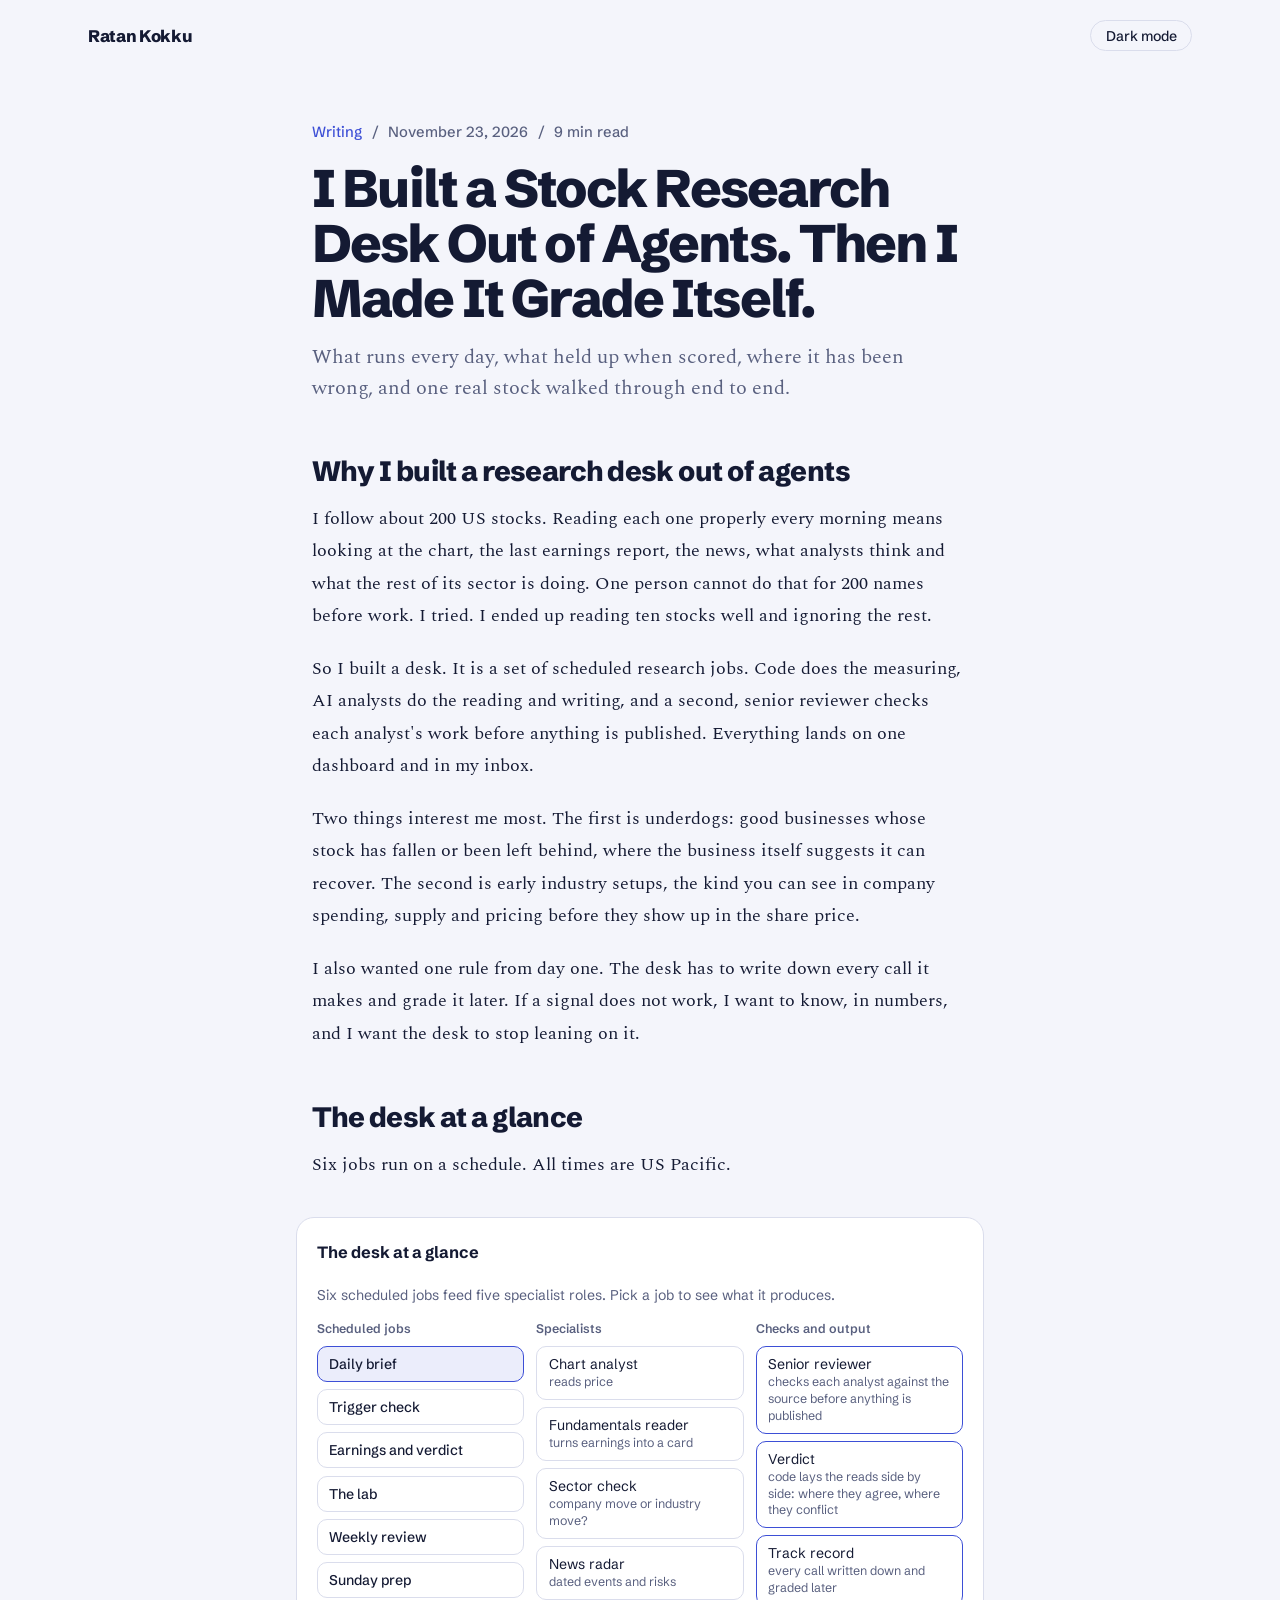
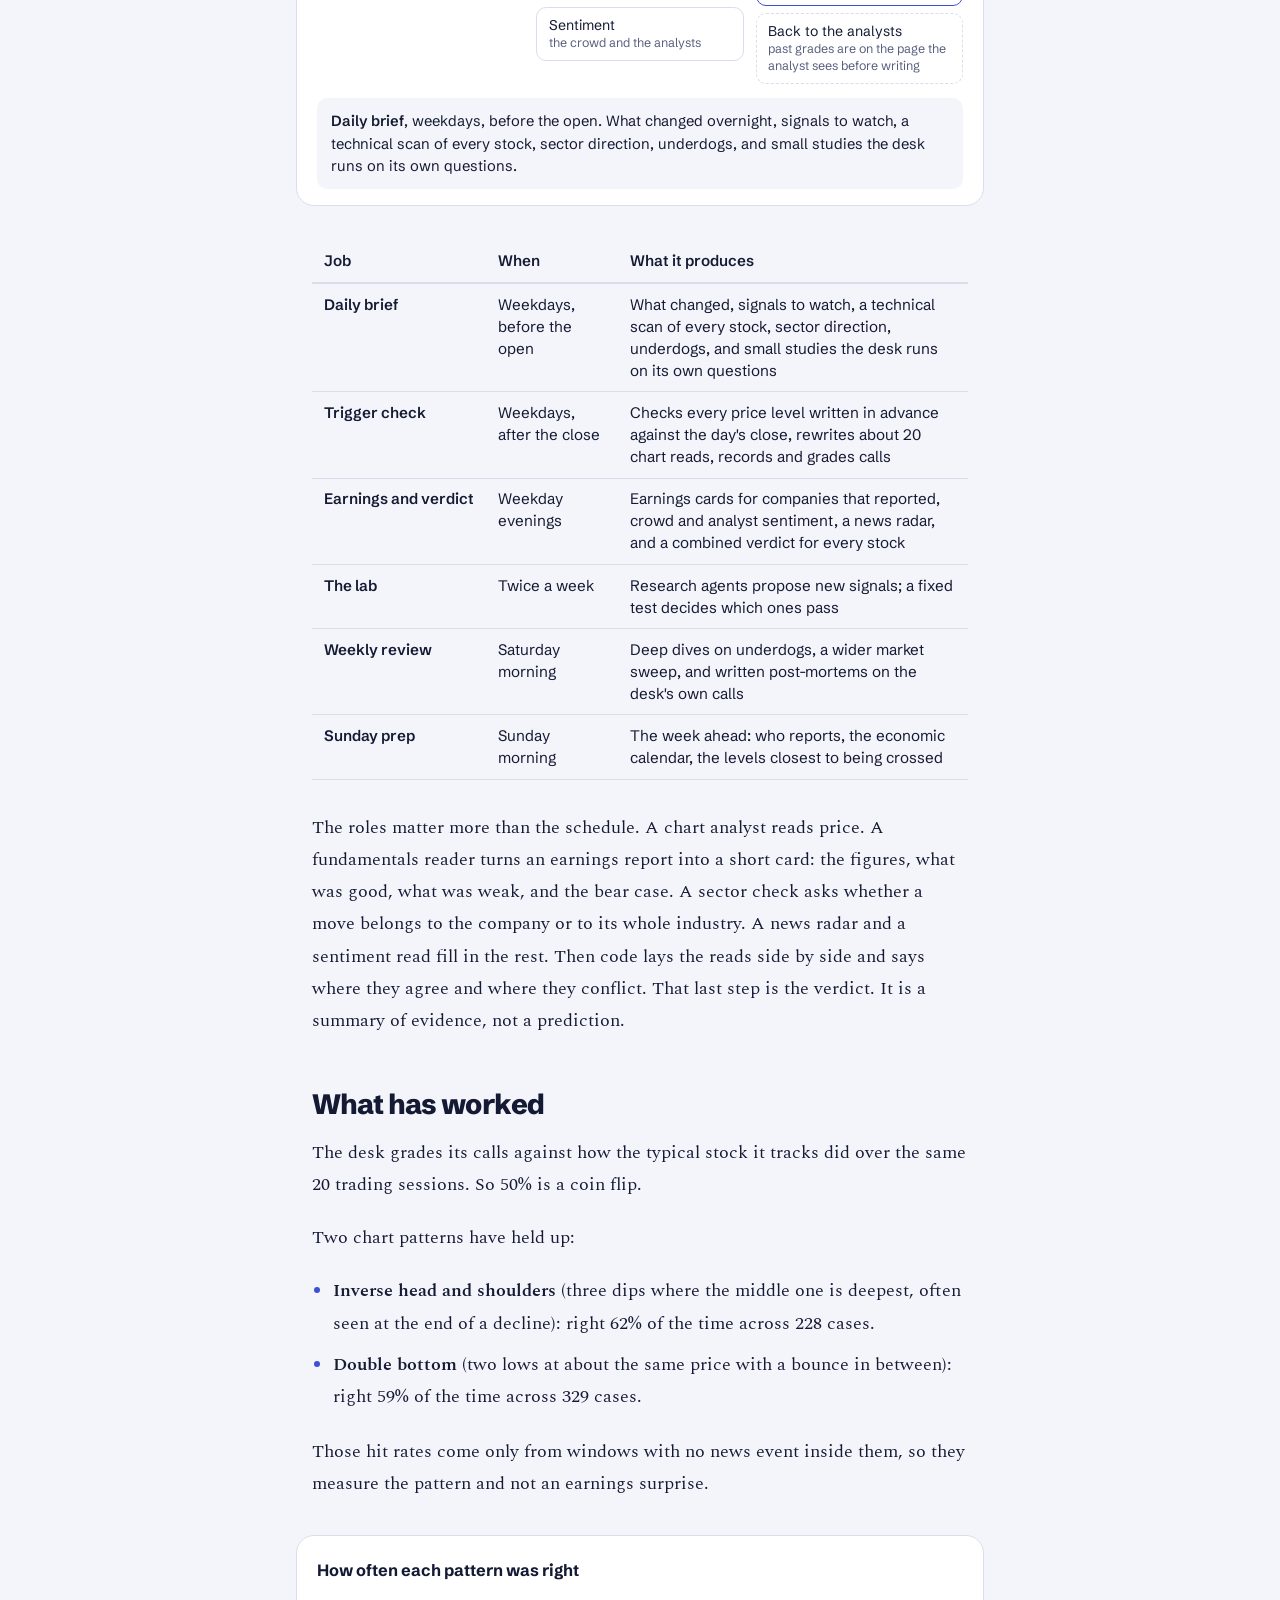
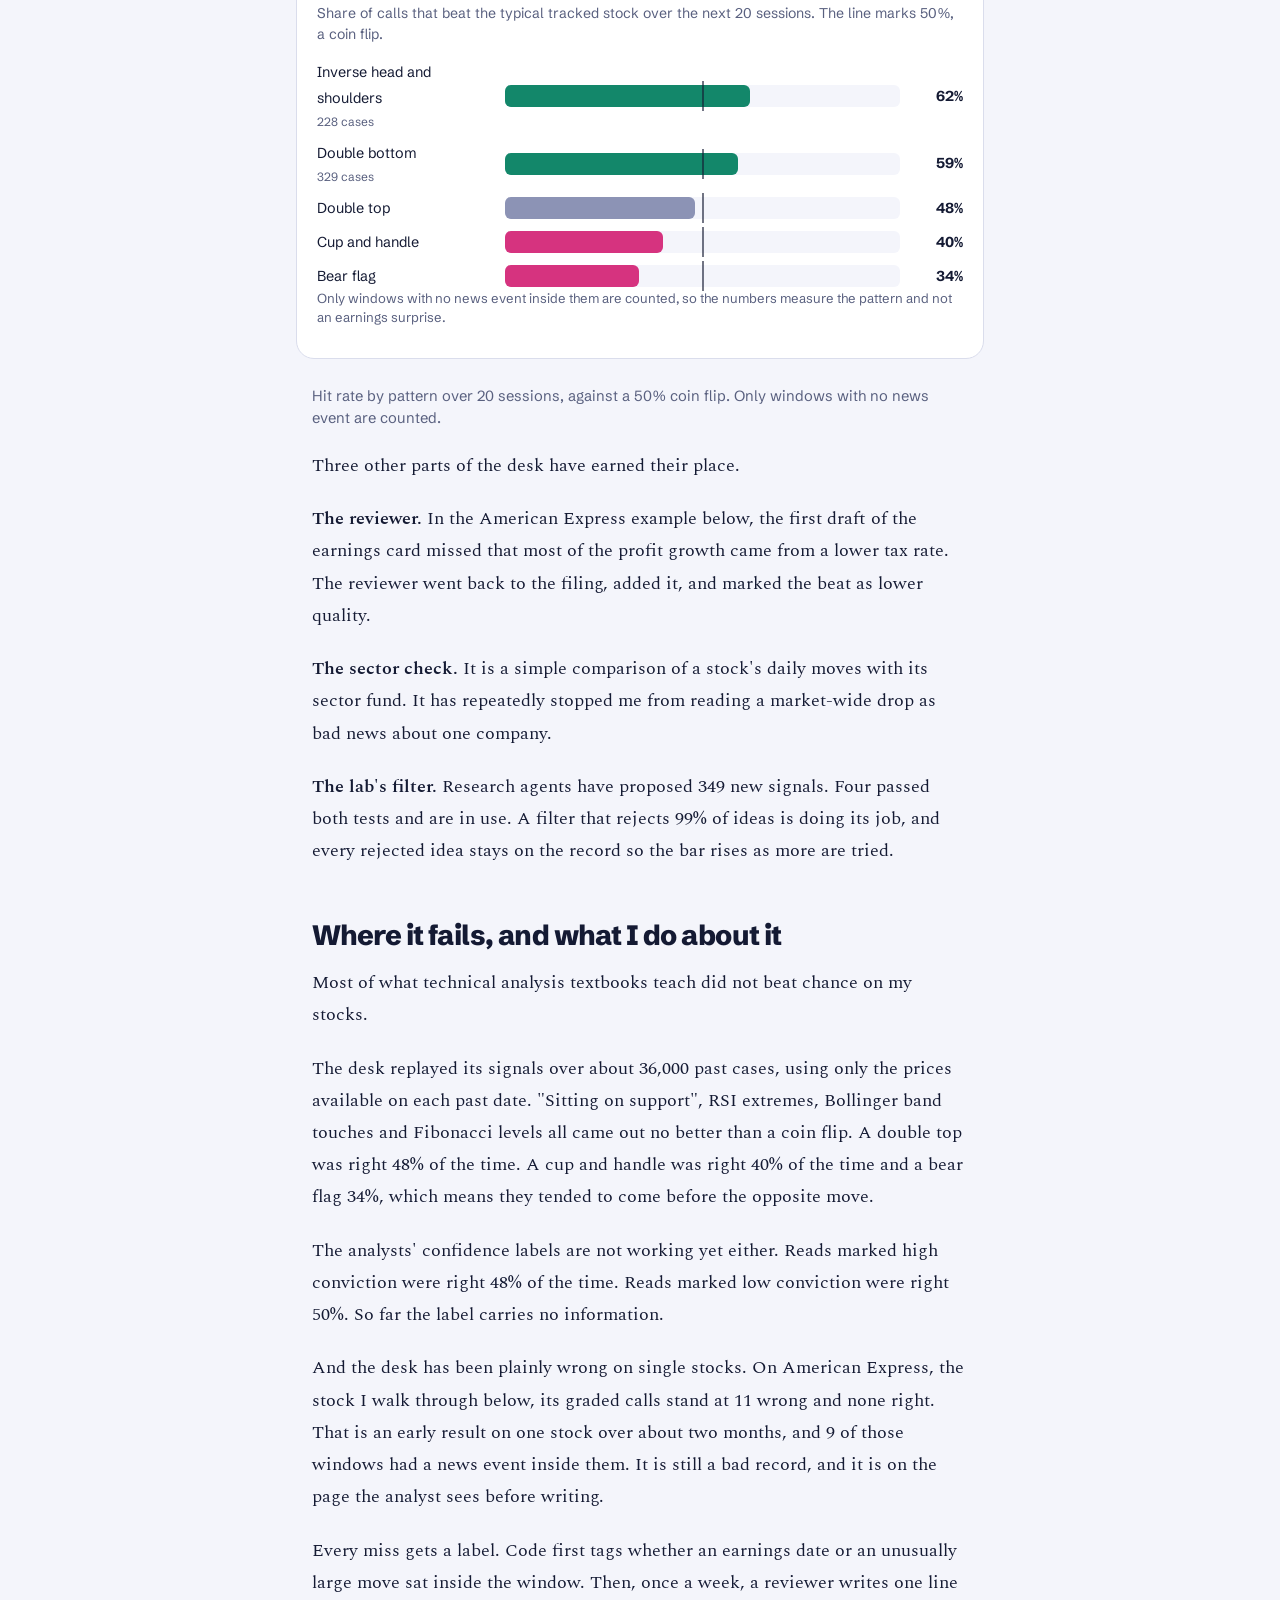
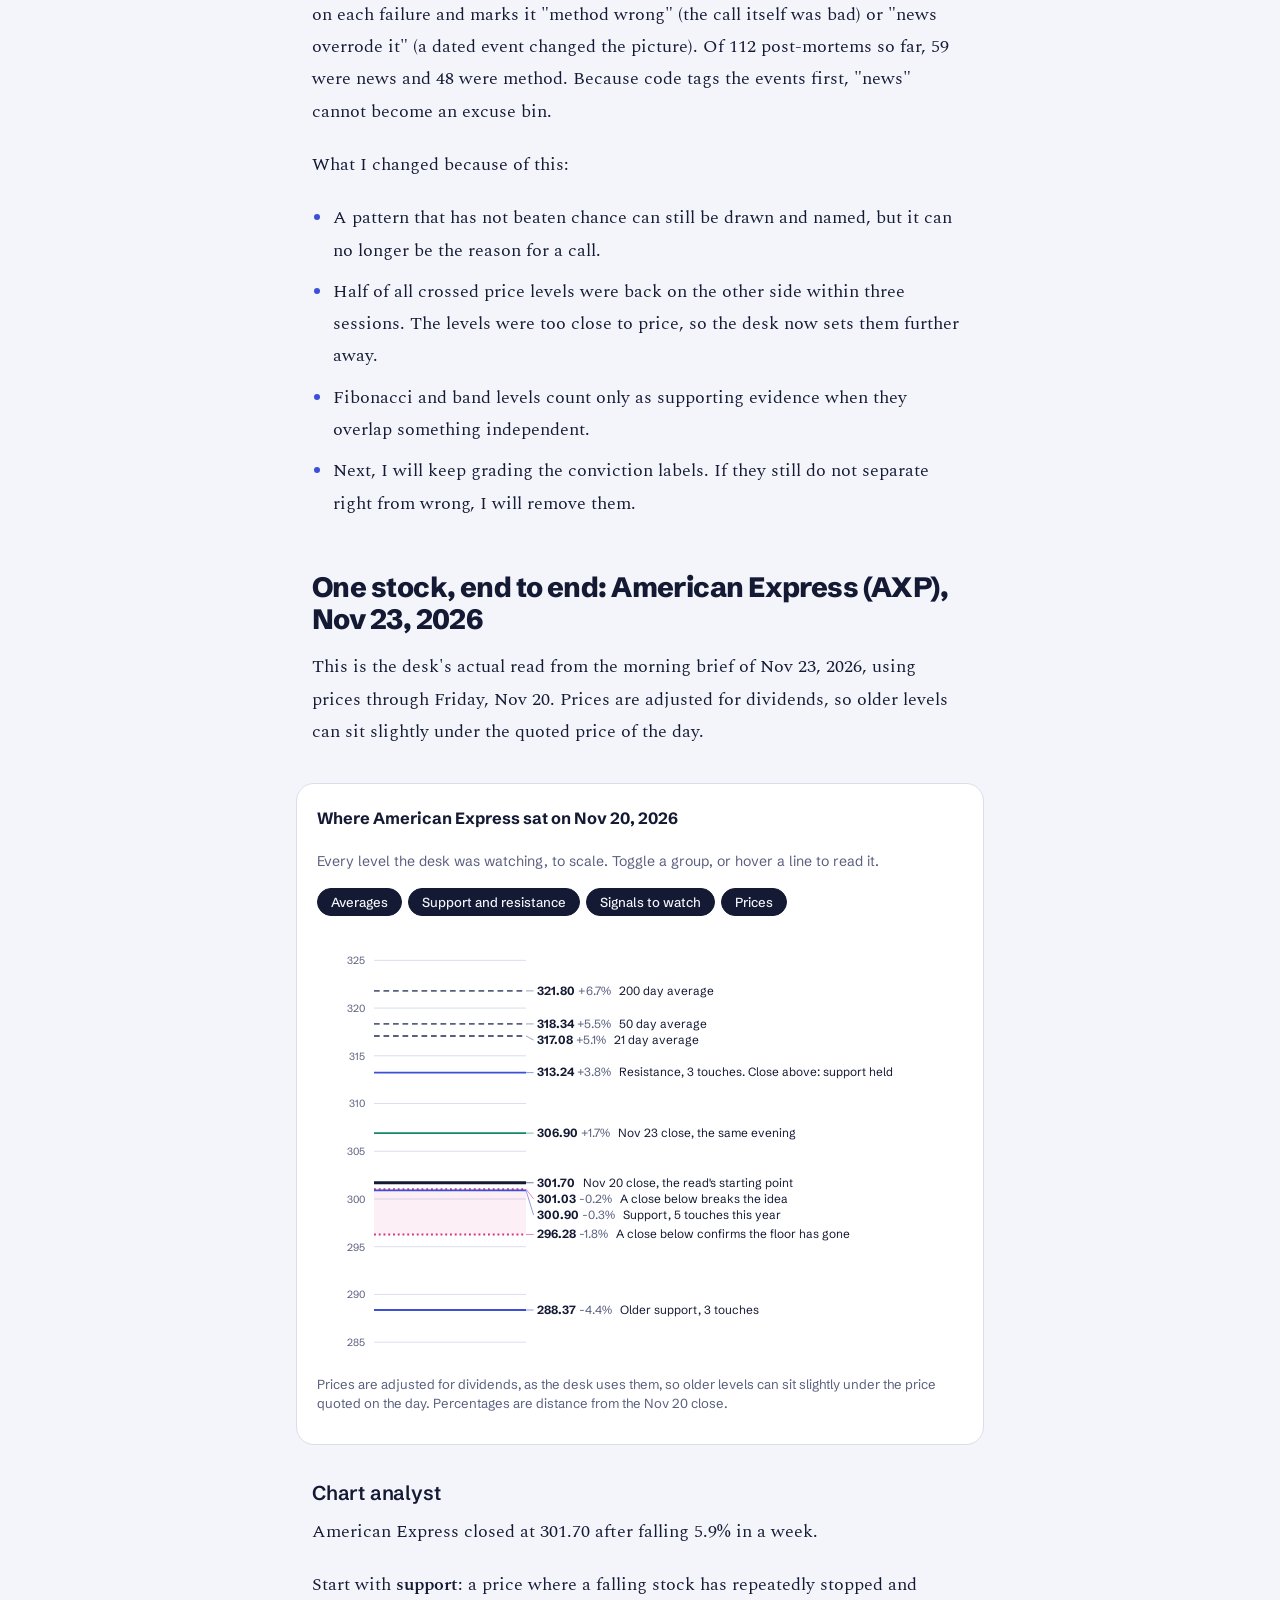
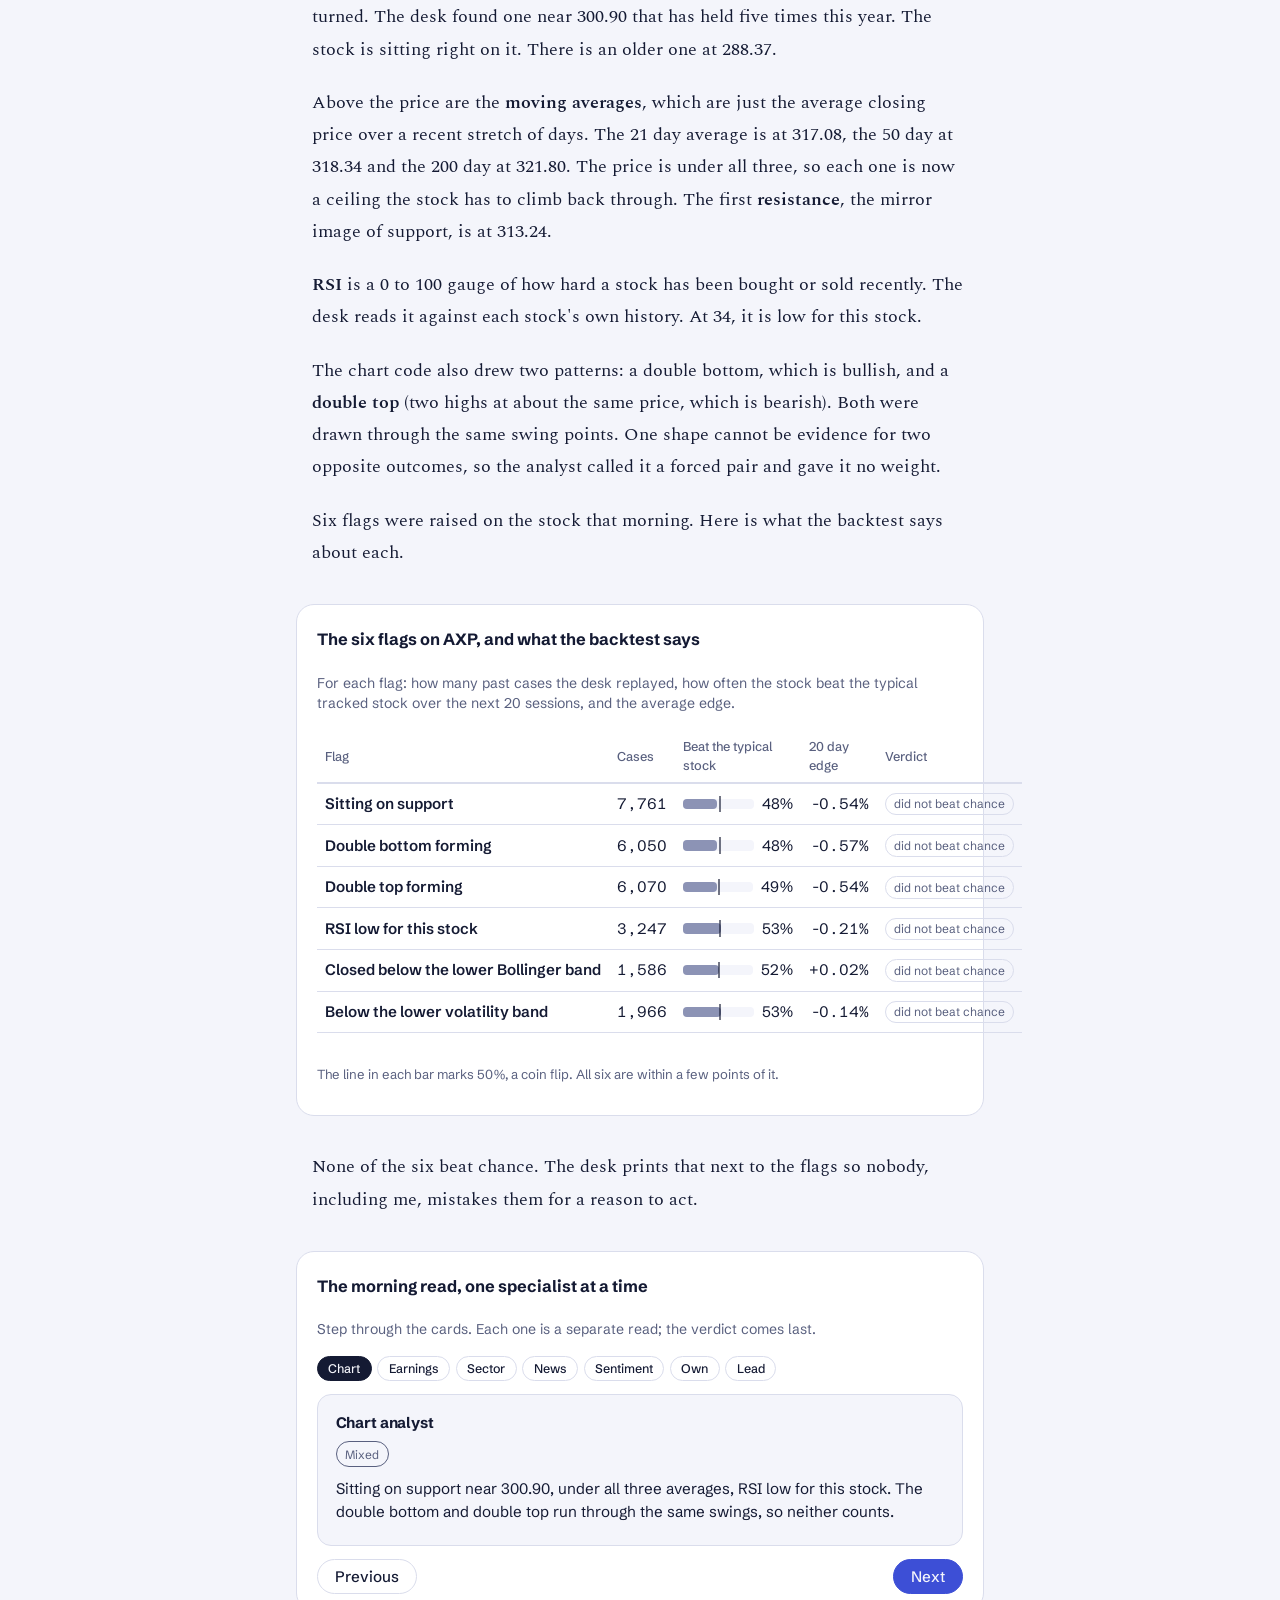
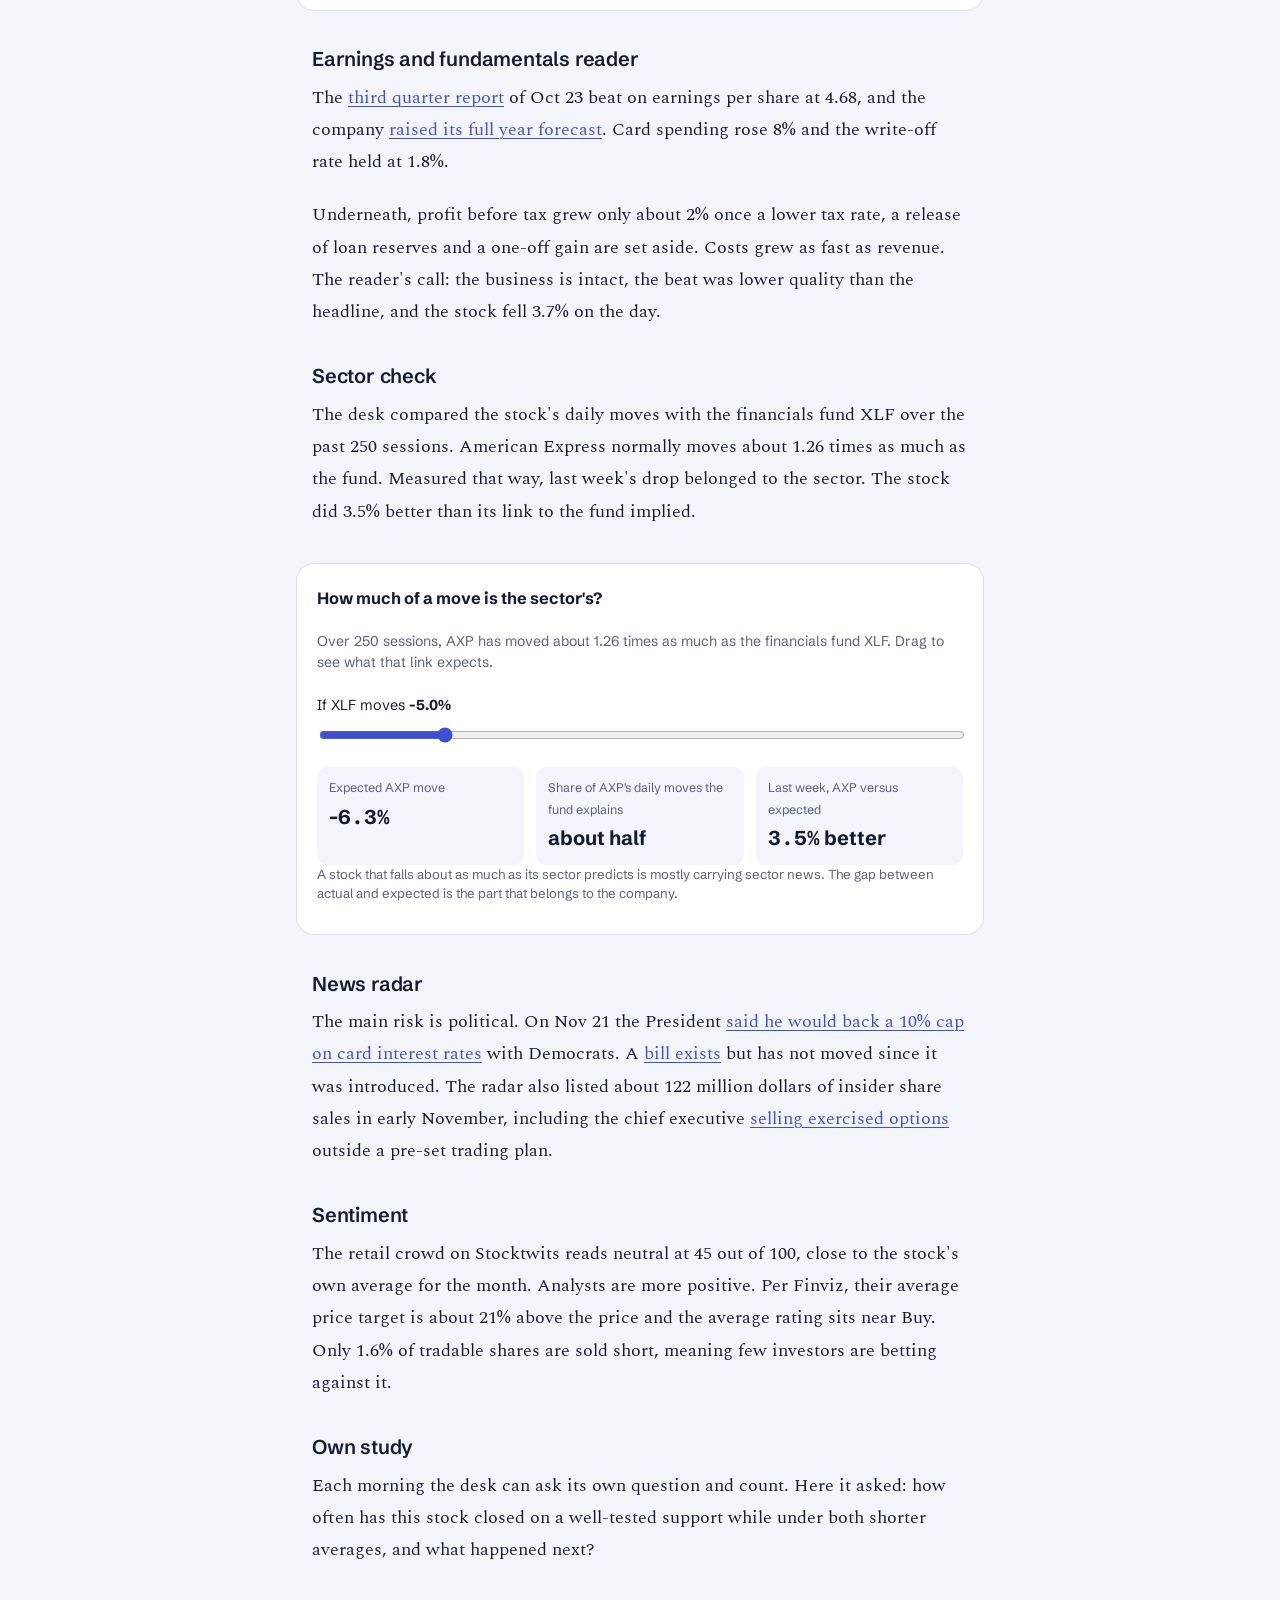
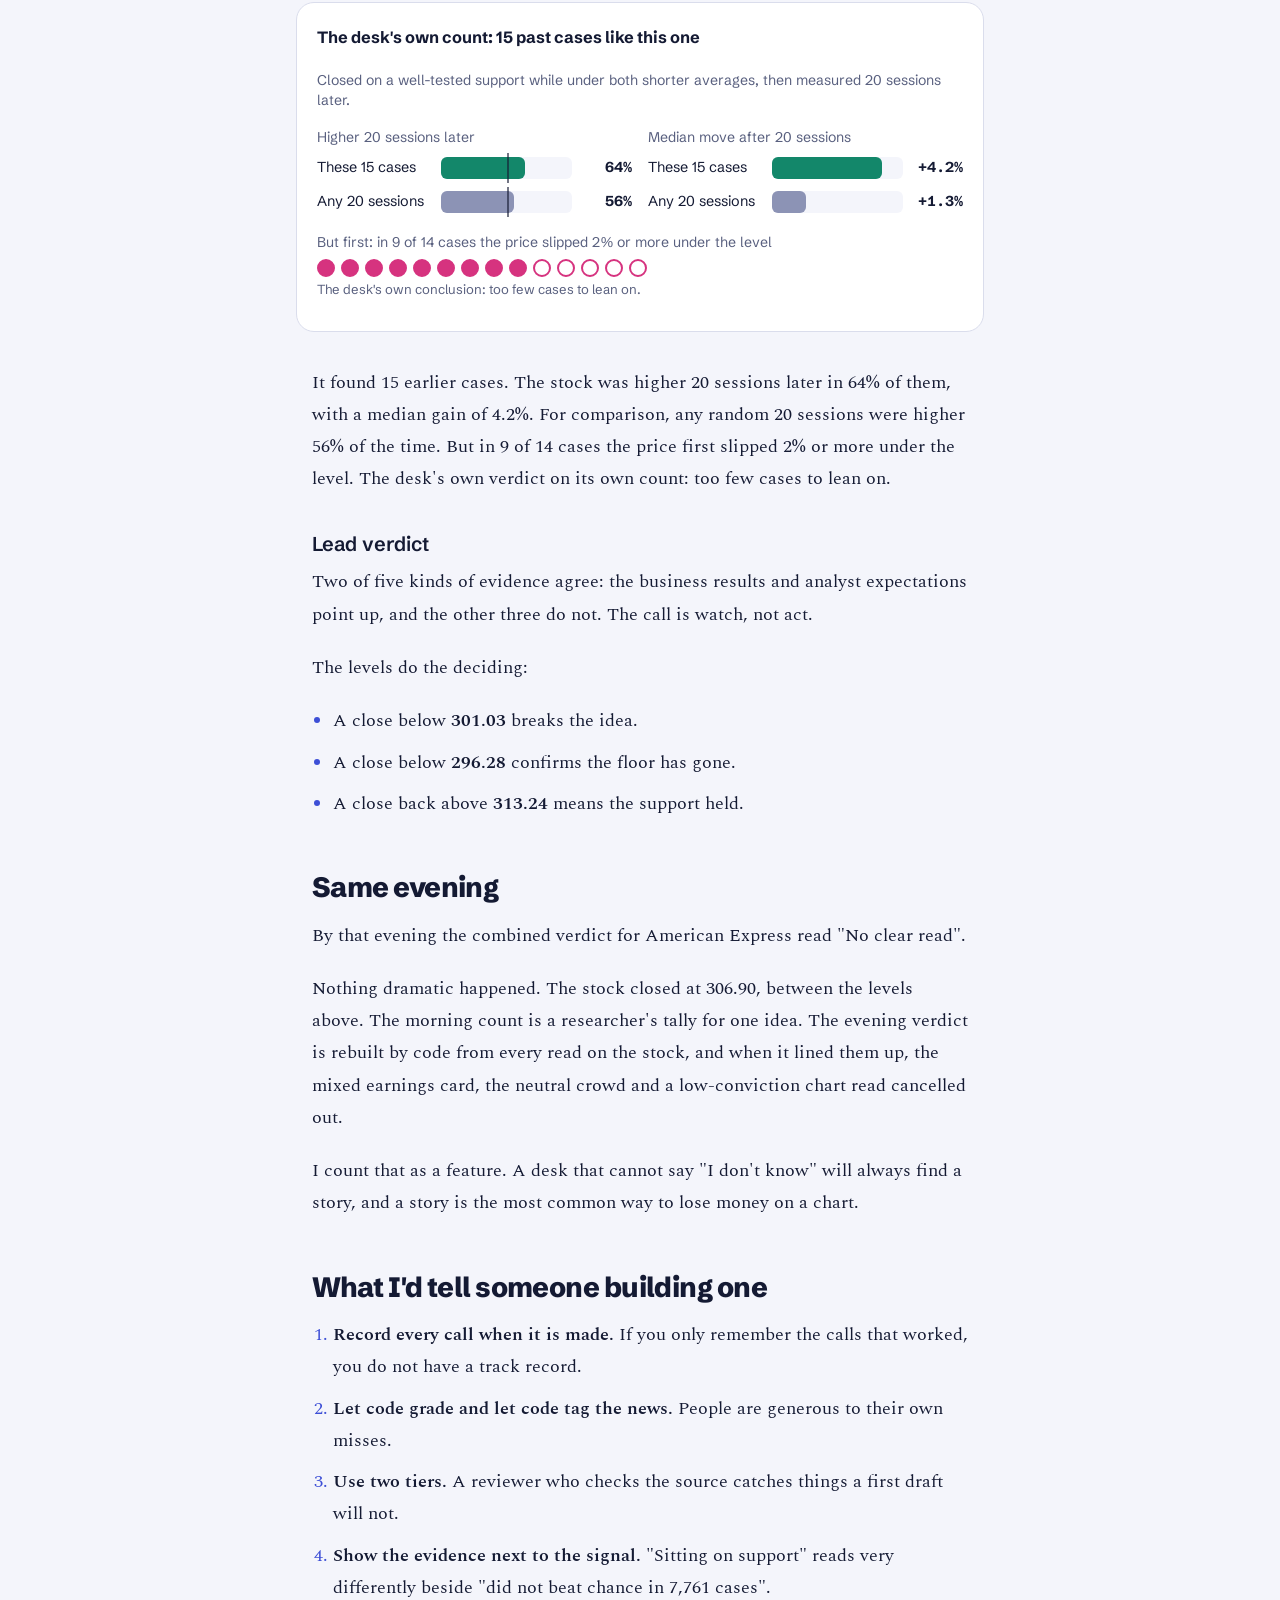
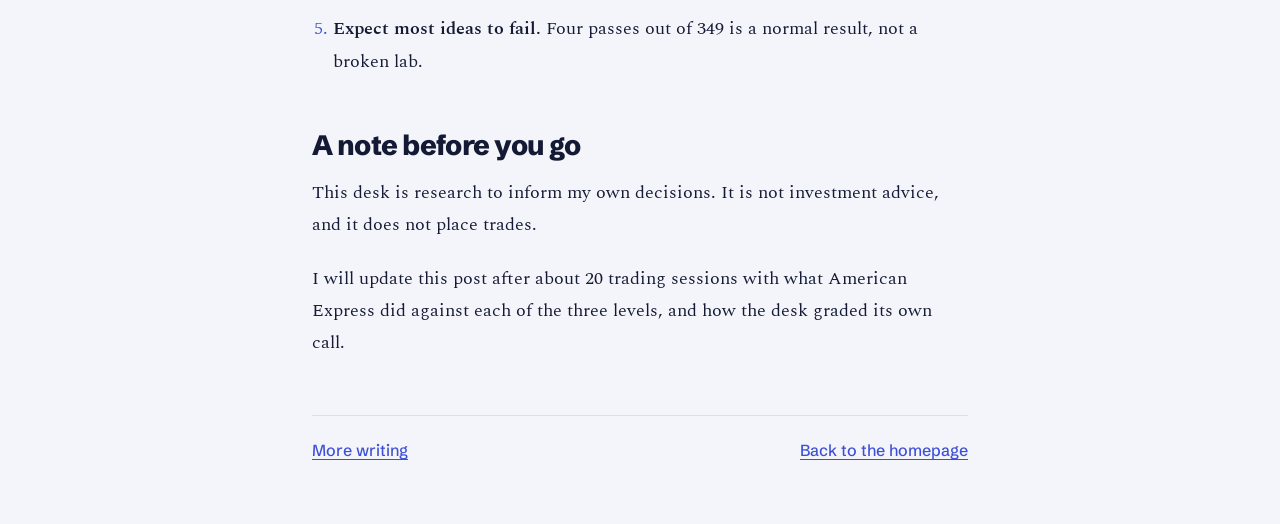
==== writing/market-signals-desk/index.html @ 8d0f83e6 "Add Writing section and first post: the Market Signals Desk Co-Authored-By: Claude Opus 5.5 <noreply" ====
<!DOCTYPE html>
<html lang="en">
<head>
  <meta charset="utf-8">
  <meta name="viewport" content="width=device-width, initial-scale=1">
  <title>I Built a Stock Research Desk Out of Agents. Then I Made It Grade Itself. | Ratan Kokku</title>
  <meta name="description" content="A tour of my agent-run research desk: its daily routine, its graded track record (two chart patterns held up, most did not), and its full morning read on American Express.">
  <meta property="og:type" content="article">
  <meta property="og:title" content="I Built a Stock Research Desk Out of Agents. Then I Made It Grade Itself.">
  <meta property="og:description" content="A tour of my agent-run research desk: its daily routine, its graded track record (two chart patterns held up, most did not), and its full morning read on American Express.">
  <meta name="twitter:card" content="summary">
  <link rel="icon" type="image/png" href="../../static/favicon.png">
  <link rel="apple-touch-icon" href="../../static/apple-touch-icon.png">
  <link rel="preconnect" href="https://fonts.googleapis.com">
  <link rel="preconnect" href="https://fonts.gstatic.com" crossorigin>
  <link rel="stylesheet" href="https://fonts.googleapis.com/css2?family=Schibsted+Grotesk:wght@400;500;600;800&family=Spectral:ital,wght@0,400;0,500;1,400&display=swap">
  <script>
    try { var t = localStorage.getItem("theme"); if (t) document.documentElement.dataset.theme = t; } catch (e) {}
  </script>
  <link rel="stylesheet" href="../../static/site.css">
  <link rel="stylesheet" href="../post.css">
</head>
<body>
  <a class="skip" href="#post">Skip to the post</a>
  <div class="topbar">
    <a class="mark" href="../../">Ratan Kokku</a>
    <button class="theme" id="theme" type="button" aria-label="Switch color theme">Dark mode</button>
  </div>

  <article class="post" id="post">
    <header class="post-head">
      <p class="post-meta"><a href="../../#writing">Writing</a><span aria-hidden="true">/</span><time datetime="2026-11-23">November 23, 2026</time><span aria-hidden="true">/</span>9 min read</p>
      <h1>I Built a Stock Research Desk Out of Agents. Then I Made It Grade Itself.</h1>
      <p class="post-sub">What runs every day, what held up when scored, where it has been wrong, and one real stock walked through end to end.</p>
    </header>
    <div class="post-body">
<h2>Why I built a research desk out of agents</h2>
<p>I follow about 200 US stocks. Reading each one properly every morning means looking at the chart, the last earnings report, the news, what analysts think and what the rest of its sector is doing. One person cannot do that for 200 names before work. I tried. I ended up reading ten stocks well and ignoring the rest.</p>
<p>So I built a desk. It is a set of scheduled research jobs. Code does the measuring, AI analysts do the reading and writing, and a second, senior reviewer checks each analyst's work before anything is published. Everything lands on one dashboard and in my inbox.</p>
<p>Two things interest me most. The first is underdogs: good businesses whose stock has fallen or been left behind, where the business itself suggests it can recover. The second is early industry setups, the kind you can see in company spending, supply and pricing before they show up in the share price.</p>
<p>I also wanted one rule from day one. The desk has to write down every call it makes and grade it later. If a signal does not work, I want to know, in numbers, and I want the desk to stop leaning on it.</p>
<h2>The desk at a glance</h2>
<p>Six jobs run on a schedule. All times are US Pacific.</p>
<figure class="fig" data-fig="desk-diagram" data-note=""></figure>

<table>
<thead>
<tr>
<th>Job</th>
<th>When</th>
<th>What it produces</th>
</tr>
</thead>
<tbody>
<tr>
<td>Daily brief</td>
<td>Weekdays, before the open</td>
<td>What changed, signals to watch, a technical scan of every stock, sector direction, underdogs, and small studies the desk runs on its own questions</td>
</tr>
<tr>
<td>Trigger check</td>
<td>Weekdays, after the close</td>
<td>Checks every price level written in advance against the day's close, rewrites about 20 chart reads, records and grades calls</td>
</tr>
<tr>
<td>Earnings and verdict</td>
<td>Weekday evenings</td>
<td>Earnings cards for companies that reported, crowd and analyst sentiment, a news radar, and a combined verdict for every stock</td>
</tr>
<tr>
<td>The lab</td>
<td>Twice a week</td>
<td>Research agents propose new signals; a fixed test decides which ones pass</td>
</tr>
<tr>
<td>Weekly review</td>
<td>Saturday morning</td>
<td>Deep dives on underdogs, a wider market sweep, and written post-mortems on the desk's own calls</td>
</tr>
<tr>
<td>Sunday prep</td>
<td>Sunday morning</td>
<td>The week ahead: who reports, the economic calendar, the levels closest to being crossed</td>
</tr>
</tbody>
</table>
<p>The roles matter more than the schedule. A chart analyst reads price. A fundamentals reader turns an earnings report into a short card: the figures, what was good, what was weak, and the bear case. A sector check asks whether a move belongs to the company or to its whole industry. A news radar and a sentiment read fill in the rest. Then code lays the reads side by side and says where they agree and where they conflict. That last step is the verdict. It is a summary of evidence, not a prediction.</p>
<h2>What has worked</h2>
<p>The desk grades its calls against how the typical stock it tracks did over the same 20 trading sessions. So 50% is a coin flip.</p>
<p>Two chart patterns have held up:</p>
<ul>
<li><strong>Inverse head and shoulders</strong> (three dips where the middle one is deepest, often seen at the end of a decline): right 62% of the time across 228 cases.</li>
<li><strong>Double bottom</strong> (two lows at about the same price with a bounce in between): right 59% of the time across 329 cases.</li>
</ul>
<p>Those hit rates come only from windows with no news event inside them, so they measure the pattern and not an earnings surprise.</p>
<figure class="fig" data-fig="track-record" data-note=""></figure>

<p><em>Hit rate by pattern over 20 sessions, against a 50% coin flip. Only windows with no news event are counted.</em></p>
<p>Three other parts of the desk have earned their place.</p>
<p><strong>The reviewer.</strong> In the American Express example below, the first draft of the earnings card missed that most of the profit growth came from a lower tax rate. The reviewer went back to the filing, added it, and marked the beat as lower quality.</p>
<p><strong>The sector check.</strong> It is a simple comparison of a stock's daily moves with its sector fund. It has repeatedly stopped me from reading a market-wide drop as bad news about one company.</p>
<p><strong>The lab's filter.</strong> Research agents have proposed 349 new signals. Four passed both tests and are in use. A filter that rejects 99% of ideas is doing its job, and every rejected idea stays on the record so the bar rises as more are tried.</p>
<h2>Where it fails, and what I do about it</h2>
<p>Most of what technical analysis textbooks teach did not beat chance on my stocks.</p>
<p>The desk replayed its signals over about 36,000 past cases, using only the prices available on each past date. "Sitting on support", RSI extremes, Bollinger band touches and Fibonacci levels all came out no better than a coin flip. A double top was right 48% of the time. A cup and handle was right 40% of the time and a bear flag 34%, which means they tended to come before the opposite move.</p>
<p>The analysts' confidence labels are not working yet either. Reads marked high conviction were right 48% of the time. Reads marked low conviction were right 50%. So far the label carries no information.</p>
<p>And the desk has been plainly wrong on single stocks. On American Express, the stock I walk through below, its graded calls stand at 11 wrong and none right. That is an early result on one stock over about two months, and 9 of those windows had a news event inside them. It is still a bad record, and it is on the page the analyst sees before writing.</p>
<p>Every miss gets a label. Code first tags whether an earnings date or an unusually large move sat inside the window. Then, once a week, a reviewer writes one line on each failure and marks it "method wrong" (the call itself was bad) or "news overrode it" (a dated event changed the picture). Of 112 post-mortems so far, 59 were news and 48 were method. Because code tags the events first, "news" cannot become an excuse bin.</p>
<p>What I changed because of this:</p>
<ul>
<li>A pattern that has not beaten chance can still be drawn and named, but it can no longer be the reason for a call.</li>
<li>Half of all crossed price levels were back on the other side within three sessions. The levels were too close to price, so the desk now sets them further away.</li>
<li>Fibonacci and band levels count only as supporting evidence when they overlap something independent.</li>
<li>Next, I will keep grading the conviction labels. If they still do not separate right from wrong, I will remove them.</li>
</ul>
<h2>One stock, end to end: American Express (AXP), Nov 23, 2026</h2>
<p>This is the desk's actual read from the morning brief of Nov 23, 2026, using prices through Friday, Nov 20. Prices are adjusted for dividends, so older levels can sit slightly under the quoted price of the day.</p>
<figure class="fig" data-fig="axp-chart" data-note=""></figure>

<h3>Chart analyst</h3>
<p>American Express closed at 301.70 after falling 5.9% in a week.</p>
<p>Start with <strong>support</strong>: a price where a falling stock has repeatedly stopped and turned. The desk found one near 300.90 that has held five times this year. The stock is sitting right on it. There is an older one at 288.37.</p>
<p>Above the price are the <strong>moving averages</strong>, which are just the average closing price over a recent stretch of days. The 21 day average is at 317.08, the 50 day at 318.34 and the 200 day at 321.80. The price is under all three, so each one is now a ceiling the stock has to climb back through. The first <strong>resistance</strong>, the mirror image of support, is at 313.24.</p>
<p><strong>RSI</strong> is a 0 to 100 gauge of how hard a stock has been bought or sold recently. The desk reads it against each stock's own history. At 34, it is low for this stock.</p>
<p>The chart code also drew two patterns: a double bottom, which is bullish, and a <strong>double top</strong> (two highs at about the same price, which is bearish). Both were drawn through the same swing points. One shape cannot be evidence for two opposite outcomes, so the analyst called it a forced pair and gave it no weight.</p>
<p>Six flags were raised on the stock that morning. Here is what the backtest says about each.</p>
<figure class="fig" data-fig="evidence-table" data-note=""></figure>

<p>None of the six beat chance. The desk prints that next to the flags so nobody, including me, mistakes them for a reason to act.</p>
<figure class="fig" data-fig="agent-cards" data-note=""></figure>

<h3>Earnings and fundamentals reader</h3>
<p>The <a rel="noopener" href="https://www.sec.gov/Archives/edgar/data/0000004962/000000496226000405/q326exhibit991.htm">third quarter report</a> of Oct 23 beat on earnings per share at 4.68, and the company <a rel="noopener" href="https://www.investing.com/news/stock-market-news/american-express-raises-2026-profit-forecast-as-affluent-customers-keep-spending-4968920">raised its full year forecast</a>. Card spending rose 8% and the write-off rate held at 1.8%.</p>
<p>Underneath, profit before tax grew only about 2% once a lower tax rate, a release of loan reserves and a one-off gain are set aside. Costs grew as fast as revenue. The reader's call: the business is intact, the beat was lower quality than the headline, and the stock fell 3.7% on the day.</p>
<h3>Sector check</h3>
<p>The desk compared the stock's daily moves with the financials fund XLF over the past 250 sessions. American Express normally moves about 1.26 times as much as the fund. Measured that way, last week's drop belonged to the sector. The stock did 3.5% better than its link to the fund implied.</p>
<figure class="fig" data-fig="sector-regression" data-note="AXP daily moves against XLF over 250 sessions, with last week highlighted"></figure>

<h3>News radar</h3>
<p>The main risk is political. On Nov 21 the President <a rel="noopener" href="https://thehill.com/business/6235394">said he would back a 10% cap on card interest rates</a> with Democrats. A <a rel="noopener" href="https://www.congress.gov/bill/119th-congress/senate-bill/381">bill exists</a> but has not moved since it was introduced. The radar also listed about 122 million dollars of insider share sales in early November, including the chief executive <a rel="noopener" href="https://mlq.ai/news/american-express-ceo-stephen-squeri-sold-99-million-of-stock-on-nov-4-outside-a-10b5-1-plan/">selling exercised options</a> outside a pre-set trading plan.</p>
<h3>Sentiment</h3>
<p>The retail crowd on Stocktwits reads neutral at 45 out of 100, close to the stock's own average for the month. Analysts are more positive. Per Finviz, their average price target is about 21% above the price and the average rating sits near Buy. Only 1.6% of tradable shares are sold short, meaning few investors are betting against it.</p>
<h3>Own study</h3>
<p>Each morning the desk can ask its own question and count. Here it asked: how often has this stock closed on a well-tested support while under both shorter averages, and what happened next?</p>
<figure class="fig" data-fig="own-study" data-note=""></figure>

<p>It found 15 earlier cases. The stock was higher 20 sessions later in 64% of them, with a median gain of 4.2%. For comparison, any random 20 sessions were higher 56% of the time. But in 9 of 14 cases the price first slipped 2% or more under the level. The desk's own verdict on its own count: too few cases to lean on.</p>
<h3>Lead verdict</h3>
<p>Two of five kinds of evidence agree: the business results and analyst expectations point up, and the other three do not. The call is watch, not act.</p>
<p>The levels do the deciding:</p>
<ul>
<li>A close below <strong>301.03</strong> breaks the idea.</li>
<li>A close below <strong>296.28</strong> confirms the floor has gone.</li>
<li>A close back above <strong>313.24</strong> means the support held.</li>
</ul>
<h2>Same evening</h2>
<p>By that evening the combined verdict for American Express read "No clear read".</p>
<p>Nothing dramatic happened. The stock closed at 306.90, between the levels above. The morning count is a researcher's tally for one idea. The evening verdict is rebuilt by code from every read on the stock, and when it lined them up, the mixed earnings card, the neutral crowd and a low-conviction chart read cancelled out.</p>
<p>I count that as a feature. A desk that cannot say "I don't know" will always find a story, and a story is the most common way to lose money on a chart.</p>
<h2>What I'd tell someone building one</h2>
<ol>
<li><strong>Record every call when it is made.</strong> If you only remember the calls that worked, you do not have a track record.</li>
<li><strong>Let code grade and let code tag the news.</strong> People are generous to their own misses.</li>
<li><strong>Use two tiers.</strong> A reviewer who checks the source catches things a first draft will not.</li>
<li><strong>Show the evidence next to the signal.</strong> "Sitting on support" reads very differently beside "did not beat chance in 7,761 cases".</li>
<li><strong>Expect most ideas to fail.</strong> Four passes out of 349 is a normal result, not a broken lab.</li>
</ol>
<h2>A note before you go</h2>
<p>This desk is research to inform my own decisions. It is not investment advice, and it does not place trades.</p>
<p>I will update this post after about 20 trading sessions with what American Express did against each of the three levels, and how the desk graded its own call.</p>
    </div>
    <footer class="post-foot">
      <a href="../../#writing">More writing</a>
      <a href="../../">Back to the homepage</a>
    </footer>
  </article>

  <script src="../figures.js"></script>
</body>
</html>
---- static/site.css ----
/* Light theme */
:root {
  --page: #F4F5FB;
  --panel: #FFFFFF;
  --ink: #141A33;
  --muted: #59607F;
  --rule: #DADDEC;
  --accent: #3D4FD6;      /* periwinkle-indigo: links, controls */
  --bot: #D6337F;         /* bots */
  --human: #13876A;       /* humans */
  --warn: #B7791F;        /* a human blocked by mistake */
  --dot: #8C93B5;         /* an unlabeled visitor */

  --sans: "Schibsted Grotesk", "Helvetica Neue", Arial, sans-serif;
  --serif: "Spectral", Georgia, "Times New Roman", serif;
  --s4: clamp(3rem, 8vw, 6.2rem);
  color-scheme: light;
}
/* Dark theme: follows the system unless the visitor picks one */
@media (prefers-color-scheme: dark) {
  :root:not([data-theme="light"]) {
    --page: #0F1630; --panel: #172045; --ink: #E9ECF8; --muted: #9AA3C7; --rule: #283263;
    --accent: #8FA2FF; --bot: #FF6FAE; --human: #6FDDBC; --warn: #F2B64C; --dot: #5D6796;
    color-scheme: dark;
  }
}
:root[data-theme="dark"] {
  --page: #0F1630; --panel: #172045; --ink: #E9ECF8; --muted: #9AA3C7; --rule: #283263;
  --accent: #8FA2FF; --bot: #FF6FAE; --human: #6FDDBC; --warn: #F2B64C; --dot: #5D6796;
  color-scheme: dark;
}

*, *::before, *::after { box-sizing: border-box; }
html { scroll-behavior: smooth; }
@media (prefers-reduced-motion: reduce) { html { scroll-behavior: auto; } }

body {
  margin: 0;
  background: var(--page);
  color: var(--ink);
  font-family: var(--serif);
  font-size: 1.125rem;
  line-height: 1.65;
  -webkit-font-smoothing: antialiased;
  transition: background-color 0.25s, color 0.25s;
}

a { color: var(--accent); text-decoration-thickness: 1px; text-underline-offset: 0.18em; }
a:hover { text-decoration-thickness: 2px; }
:focus-visible { outline: 2px solid var(--accent); outline-offset: 3px; border-radius: 3px; }

button {
  font: 500 0.95rem var(--sans); color: var(--ink); background: transparent;
  border: 1px solid var(--rule); border-radius: 999px; padding: 0.45rem 1.05rem; cursor: pointer;
}
button:hover { border-color: var(--accent); }
.btn-primary { background: var(--accent); border-color: var(--accent); color: var(--page); }
.btn-primary:hover { filter: brightness(1.08); }
button:disabled { opacity: 0.45; cursor: default; filter: none; }

.skip { position: absolute; left: -999px; top: 0; background: var(--ink); color: var(--page); padding: 0.5rem 1rem; }
.skip:focus { left: 1rem; top: 1rem; z-index: 10; }

/* ---------- top bar ---------- */
.topbar {
  max-width: 1200px; margin: 0 auto; padding: 1.25rem clamp(1.25rem, 4vw, 3rem) 0;
  display: flex; justify-content: space-between; align-items: center;
}
.mark { font: 800 1.05rem var(--sans); letter-spacing: -0.02em; color: var(--ink); text-decoration: none; }
.theme { padding: 0.35rem 0.9rem; font-size: 0.88rem; }

/* ---------- hero ---------- */
.hero {
  display: grid;
  grid-template-columns: minmax(0, 1fr) auto;
  gap: clamp(1.5rem, 4vw, 4rem);
  align-items: center;
  max-width: 1200px;
  margin: 0 auto;
  padding: clamp(2rem, 6vw, 5rem) clamp(1.25rem, 4vw, 3rem) clamp(2.5rem, 5vw, 4.5rem);
}
.hero h1 {
  font-family: var(--sans); font-weight: 800; font-size: var(--s4);
  line-height: 0.92; letter-spacing: -0.045em; margin: 0 0 1.5rem;
}
.role { font: 600 1.35rem/1.35 var(--sans); letter-spacing: -0.01em; margin: 0 0 0.75rem; }
.tagline { max-width: 32em; margin: 0 0 1.75rem; font-size: 1.2rem; line-height: 1.6; }
.links { list-style: none; margin: 0; padding: 0; display: flex; flex-wrap: wrap; align-items: center; gap: 0.5rem 1.4rem; font: 500 1rem var(--sans); }
.links button { padding: 0.25rem 0.75rem; font-size: 0.85rem; }

/* portrait */
.portrait { margin: 0; justify-self: end; width: 100%; max-width: 230px; }
.portrait img { display: block; width: 100%; height: auto; aspect-ratio: 1; object-fit: cover; object-position: 50% 50%; border-radius: 50%; border: 4px solid var(--panel); }

/* ---------- body layout ---------- */
.body {
  display: grid; grid-template-columns: 200px minmax(0, 1fr); gap: clamp(2rem, 5vw, 5rem);
  max-width: 1200px; margin: 0 auto; padding: 0 clamp(1.25rem, 4vw, 3rem);
  border-top: 1px solid var(--rule);
}
.side { position: sticky; top: 0; align-self: start; padding: 2.5rem 0 2rem; font-family: var(--sans); }
.side ul { list-style: none; margin: 0; padding: 0; }
.side li a { display: block; padding: 0.3rem 0 0.3rem 0.9rem; margin-left: -0.9rem; border-left: 2px solid transparent; color: var(--muted); text-decoration: none; font-size: 0.98rem; }
.side li a:hover { color: var(--ink); }
.side li a[aria-current="true"] { color: var(--ink); border-left-color: var(--accent); font-weight: 600; }
.updated { color: var(--muted); font-size: 0.8rem; margin-top: 1.75rem; }

main { padding: 2.5rem 0 4rem; max-width: 690px; }
section { padding: 0 0 3.5rem; scroll-margin-top: 1.5rem; }
section > h2 { font: 800 1.85rem/1.1 var(--sans); letter-spacing: -0.025em; margin: 0 0 1.25rem; }
h3 { font: 600 1.15rem/1.3 var(--sans); letter-spacing: -0.01em; margin: 0; }
p { margin: 0 0 1em; }
.meta { font-family: var(--sans); font-size: 0.92rem; color: var(--muted); margin: 0.15rem 0 0.6rem; font-variant-numeric: tabular-nums; }

.post-item { padding: 0 0 1.4rem; }
.post-item + .post-item { border-top: 1px solid var(--rule); padding-top: 1.4rem; }
.post-item h3 { font-size: 1.3rem; line-height: 1.25; margin: 0.1rem 0 0.4rem; }
.post-item h3 a { color: var(--ink); text-decoration: none; }
.post-item h3 a:hover { color: var(--accent); }
.post-item p:last-child { margin: 0; color: var(--muted); }

/* news */
.filters { display: flex; flex-wrap: wrap; gap: 0.4rem; margin: 0 0 1rem; }
.filters button { padding: 0.3rem 0.85rem; font-size: 0.85rem; }
.filters button[aria-pressed="true"] { background: var(--ink); color: var(--page); border-color: var(--ink); }
.news { list-style: none; margin: 0; padding: 0; }
.news li { display: grid; grid-template-columns: 5.5rem minmax(0, 1fr); gap: 1rem; padding: 0.55rem 0; }
.news li[hidden] { display: none; }
.news time { font: 500 0.92rem var(--sans); color: var(--muted); font-variant-numeric: tabular-nums; padding-top: 0.12rem; }
.more { margin-top: 0.75rem; color: var(--accent); }

/* work: expandable roles */
.job { border-top: 1px solid var(--rule); }
.job:last-of-type { border-bottom: 1px solid var(--rule); }
.job summary { list-style: none; cursor: pointer; padding: 1rem 2.5rem 1rem 0; position: relative; }
.job summary::-webkit-details-marker { display: none; }
.job summary::after {
  content: "+"; position: absolute; right: 0.25rem; top: 1.05rem; font: 500 1.4rem/1 var(--sans); color: var(--accent);
  transition: transform 0.2s;
}
.job[open] summary::after { transform: rotate(45deg); }
.job summary:hover h3 { color: var(--accent); }
.org { font: 500 0.95rem var(--sans); color: var(--muted); margin: 0 0 0.1rem; }
.job .meta { margin-bottom: 0; }
.job ul { margin: 0 0 1.25rem; padding-left: 1.1rem; }
.job li { margin: 0 0 0.6rem; padding-left: 0.2rem; }
.job li::marker { color: var(--accent); }

/* projects */
.project { padding: 1.4rem 0; border-top: 1px solid var(--rule); }
.project:first-of-type { border-top: 0; padding-top: 0; }
.shot { margin: 0.25rem 0 1rem; }
.shot a { display: block; border-radius: 16px; overflow: hidden; border: 1px solid var(--rule); background: #fff; }
.shot img { display: block; width: 100%; height: auto; transition: transform 0.3s; }
.shot a:hover img { transform: scale(1.01); }
.shot figcaption { font: 0.8rem var(--sans); color: var(--muted); margin-top: 0.4rem; }
@media (prefers-reduced-motion: reduce) { .shot img { transition: none; } }
.project .detail { color: var(--muted); font-size: 1rem; }

.press { list-style: none; margin: 0; padding: 0; }
.press li { display: grid; grid-template-columns: 5.5rem minmax(0, 1fr); gap: 1rem; padding: 0.6rem 0; }
.press time { font: 500 0.92rem var(--sans); color: var(--muted); font-variant-numeric: tabular-nums; padding-top: 0.12rem; }
.press .outlet { display: block; font: 600 1rem var(--sans); }
.press .note { color: var(--muted); font-size: 0.95rem; }
@media (max-width: 900px) { .press li { grid-template-columns: 1fr; gap: 0; } }

/* recognition + education */
.facts { margin: 0; display: grid; gap: 0.9rem; }
.facts div { display: grid; grid-template-columns: minmax(0, 15rem) minmax(0, 1fr); gap: 1.25rem; }
.facts dt { font: 600 1rem/1.45 var(--sans); padding-top: 0.1rem; }
.facts dd { margin: 0; }

.archive { margin: 0; padding: 0; list-style: none; }
.archive li { padding: 0.35rem 0; }
.archive .note { display: block; color: var(--muted); font-size: 0.95rem; line-height: 1.5; }

.foot {
  max-width: 1200px; margin: 0 auto; padding: 2.5rem clamp(1.25rem, 4vw, 3rem) 3.5rem;
  border-top: 1px solid var(--rule); font: 0.95rem var(--sans); color: var(--muted);
  display: flex; flex-wrap: wrap; gap: 0.5rem 2rem; justify-content: space-between;
}
.foot p { margin: 0; }
.noscript { max-width: 680px; margin: 2rem auto; padding: 0 1.25rem; }

@media (max-width: 900px) {
  .hero { grid-template-columns: 1fr; padding-top: 2rem; }
  .portrait { justify-self: start; max-width: 120px; order: -1; }
  .body { grid-template-columns: 1fr; border-top: 0; }
  .side { position: static; padding: 1.5rem 0 0; display: flex; align-items: center; gap: 1.25rem; flex-wrap: wrap; border-top: 1px solid var(--rule); }
    .side nav { display: none; }
  .updated { margin: 0; }
  main { padding-top: 2rem; }
  .facts div { grid-template-columns: 1fr; gap: 0.1rem; }
  .news li { grid-template-columns: 1fr; gap: 0; }
}
@media (max-width: 480px) {
}
---- writing/post.css ----
/* Article layout. Colors and fonts come from static/site.css. */
.post { max-width: 720px; margin: 0 auto; padding: clamp(2rem, 6vw, 4.5rem) clamp(1.25rem, 4vw, 2rem) 4rem; }
.post-meta { font: 500 0.92rem var(--sans); color: var(--muted); display: flex; flex-wrap: wrap; gap: 0.6rem; margin: 0 0 1.25rem; }
.post-meta a { color: var(--accent); text-decoration: none; }
.post-head h1 { font: 800 clamp(2.1rem, 5.4vw, 3.3rem)/1.04 var(--sans); letter-spacing: -0.035em; margin: 0 0 1rem; }
.post-sub { font-size: 1.25rem; line-height: 1.55; color: var(--muted); margin: 0 0 2.5rem; }

.post-body { font-size: 1.15rem; line-height: 1.75; }
.post-body h2 { font: 800 1.75rem/1.15 var(--sans); letter-spacing: -0.02em; margin: 3.2rem 0 1rem; }
.post-body h3 { font: 600 1.25rem/1.3 var(--sans); margin: 2.2rem 0 0.6rem; }
.post-body p { margin: 0 0 1.15em; }
.post-body ul, .post-body ol { padding-left: 1.3rem; margin: 0 0 1.2em; }
.post-body li { margin: 0 0 0.5em; }
.post-body li::marker { color: var(--accent); }
.post-body p > em:only-child { display: block; font: 0.92rem/1.5 var(--sans); font-style: normal; color: var(--muted); margin-top: -0.6rem; }
.post-body strong { font-weight: 600; }

.post-body table { width: 100%; border-collapse: collapse; margin: 1.5rem 0 2rem; font: 0.95rem/1.45 var(--sans); }
.post-body th { text-align: left; font-weight: 600; padding: 0.6rem 0.75rem; border-bottom: 2px solid var(--rule); }
.post-body td { padding: 0.6rem 0.75rem; border-bottom: 1px solid var(--rule); vertical-align: top; }
.post-body td:first-child { font-weight: 600; white-space: nowrap; }
@media (max-width: 640px) {
  .post-body table, .post-body thead, .post-body tbody, .post-body tr, .post-body td, .post-body th { display: block; }
  .post-body thead { display: none; }
  .post-body tr { padding: 0.75rem 0; border-bottom: 1px solid var(--rule); }
  .post-body td { border: 0; padding: 0.1rem 0; }
}

.post-foot { display: flex; justify-content: space-between; gap: 1rem; flex-wrap: wrap; margin-top: 3.5rem; padding-top: 1.5rem; border-top: 1px solid var(--rule); font: 500 1rem var(--sans); }

/* ---------- figures ---------- */
.fig { margin: 2.2rem -1rem; padding: 1.25rem 1.25rem 1rem; background: var(--panel); border: 1px solid var(--rule); border-radius: 18px; font-family: var(--sans); }
.fig-title { font-weight: 700; font-size: 1.02rem; margin: 0 0 0.2rem; }
.fig-help { color: var(--muted); font-size: 0.88rem; line-height: 1.45; margin: 0 0 1rem; }
.fig-note { color: var(--muted); font-size: 0.82rem; line-height: 1.45; margin: 1rem 0 0; }
.fig svg { display: block; width: 100%; height: auto; overflow: visible; }
.fig svg text { font-family: var(--sans); fill: var(--ink); }
.fig .muted { fill: var(--muted); }
.fig .chips { display: flex; flex-wrap: wrap; gap: 0.4rem; margin: 0 0 0.8rem; }
.fig .chips button { padding: 0.3rem 0.8rem; font-size: 0.82rem; }
.fig .chips button[aria-pressed="true"] { background: var(--ink); color: var(--page); border-color: var(--ink); }
@media (max-width: 760px) { .fig { margin-left: 0; margin-right: 0; padding: 1rem 0.9rem 0.85rem; } }

/* desk diagram */
.desk { display: grid; grid-template-columns: minmax(0, 1fr) minmax(0, 1fr) minmax(0, 1fr); gap: 0.75rem; align-items: stretch; }
.desk-col { display: flex; flex-direction: column; gap: 0.45rem; }
.desk-col h4 { font: 600 0.78rem var(--sans); color: var(--muted); margin: 0 0 0.15rem; }
.desk button.job { text-align: left; border-radius: 10px; padding: 0.5rem 0.7rem; font-size: 0.88rem; }
.desk button.job[aria-pressed="true"] { border-color: var(--accent); background: color-mix(in srgb, var(--accent) 10%, transparent); }
.desk .node { border: 1px solid var(--rule); border-radius: 10px; padding: 0.5rem 0.7rem; font-size: 0.88rem; line-height: 1.35; }
.desk .node small { display: block; color: var(--muted); font-size: 0.78rem; }
.desk .node.key { border-color: var(--accent); }
.desk .node.loop { border-style: dashed; }
.desk-out { margin-top: 0.9rem; padding: 0.75rem 0.9rem; border-radius: 10px; background: var(--page); font-size: 0.92rem; line-height: 1.5; min-height: 3.2em; }
.desk-out b { font-weight: 600; }
@media (max-width: 640px) { .desk { grid-template-columns: 1fr; } }

/* bars */
.bars { display: grid; gap: 0.55rem; }
.bar-row { display: grid; grid-template-columns: 11rem minmax(0, 1fr) 3.2rem; gap: 0.75rem; align-items: center; font-size: 0.9rem; }
.bar-track { position: relative; height: 1.4rem; background: var(--page); border-radius: 6px; }
.bar-fill { position: absolute; left: 0; top: 0; bottom: 0; border-radius: 6px; background: var(--dot); transition: width 0.6s ease; }
.bar-fill.good { background: var(--human); }
.bar-fill.bad { background: var(--bot); }
.bar-mid { position: absolute; top: -4px; bottom: -4px; width: 2px; background: var(--ink); opacity: 0.6; }
.bar-val { font-weight: 700; font-variant-numeric: tabular-nums; text-align: right; }
.bar-row small { display: block; color: var(--muted); font-size: 0.75rem; }
@media (max-width: 520px) { .bar-row { grid-template-columns: 7.5rem minmax(0, 1fr) 2.8rem; font-size: 0.82rem; } }
@media (prefers-reduced-motion: reduce) { .bar-fill { transition: none; } }

/* evidence table */
.ev { width: 100%; border-collapse: collapse; font-size: 0.9rem; }
.ev th { text-align: left; color: var(--muted); font-weight: 500; font-size: 0.8rem; padding: 0 0.5rem 0.45rem; }
.ev td { padding: 0.55rem 0.5rem; border-top: 1px solid var(--rule); vertical-align: middle; }
.ev td.n { font-variant-numeric: tabular-nums; text-align: right; white-space: nowrap; }
.ev .mini { position: relative; height: 0.65rem; background: var(--page); border-radius: 4px; min-width: 70px; }
.ev .mini i { position: absolute; left: 0; top: 0; bottom: 0; background: var(--dot); border-radius: 4px; }
.ev .mini b { position: absolute; left: 50%; top: -3px; bottom: -3px; width: 2px; background: var(--ink); opacity: 0.6; }
.ev .tag { display: inline-block; font-size: 0.75rem; padding: 0.1rem 0.5rem; border-radius: 999px; border: 1px solid var(--rule); color: var(--muted); white-space: nowrap; }
@media (max-width: 560px) { .ev .hide-s { display: none; } }

/* agent cards */
.cards-dots { display: flex; gap: 0.35rem; flex-wrap: wrap; margin: 0 0 0.8rem; }
.cards-dots button { padding: 0.25rem 0.65rem; font-size: 0.78rem; }
.cards-dots button[aria-current="true"] { background: var(--ink); color: var(--page); border-color: var(--ink); }
.card { border: 1px solid var(--rule); border-radius: 14px; padding: 1rem 1.1rem; min-height: 9.5rem; background: var(--page); }
.card .role { font-weight: 700; margin: 0 0 0.15rem; }
.card .stance { display: inline-block; font-size: 0.75rem; padding: 0.1rem 0.55rem; border-radius: 999px; margin: 0 0 0.6rem; border: 1px solid currentColor; }
.card .stance.up { color: var(--human); }
.card .stance.down { color: var(--bot); }
.card .stance.flat { color: var(--muted); }
.card p { margin: 0; font-size: 0.95rem; line-height: 1.55; }
.cards-nav { display: flex; justify-content: space-between; margin-top: 0.8rem; }

/* slider */
.fig input[type="range"] { width: 100%; accent-color: var(--accent); }
.reg-out { display: grid; grid-template-columns: repeat(3, minmax(0, 1fr)); gap: 0.75rem; margin-top: 0.9rem; }
.reg-out div { background: var(--page); border-radius: 10px; padding: 0.6rem 0.75rem; }
.reg-out small { display: block; color: var(--muted); font-size: 0.78rem; }
.reg-out b { font-size: 1.25rem; font-variant-numeric: tabular-nums; }
@media (max-width: 520px) { .reg-out { grid-template-columns: 1fr; } }

/* own study */
.dots14 { display: flex; gap: 0.35rem; flex-wrap: wrap; margin: 0.4rem 0 0.2rem; }
.dots14 span { width: 1.15rem; height: 1.15rem; border-radius: 50%; border: 2px solid var(--bot); }
.dots14 span.on { background: var(--bot); }
.study-grid { display: grid; grid-template-columns: repeat(2, minmax(0, 1fr)); gap: 1rem; }
@media (max-width: 560px) { .study-grid { grid-template-columns: 1fr; } }
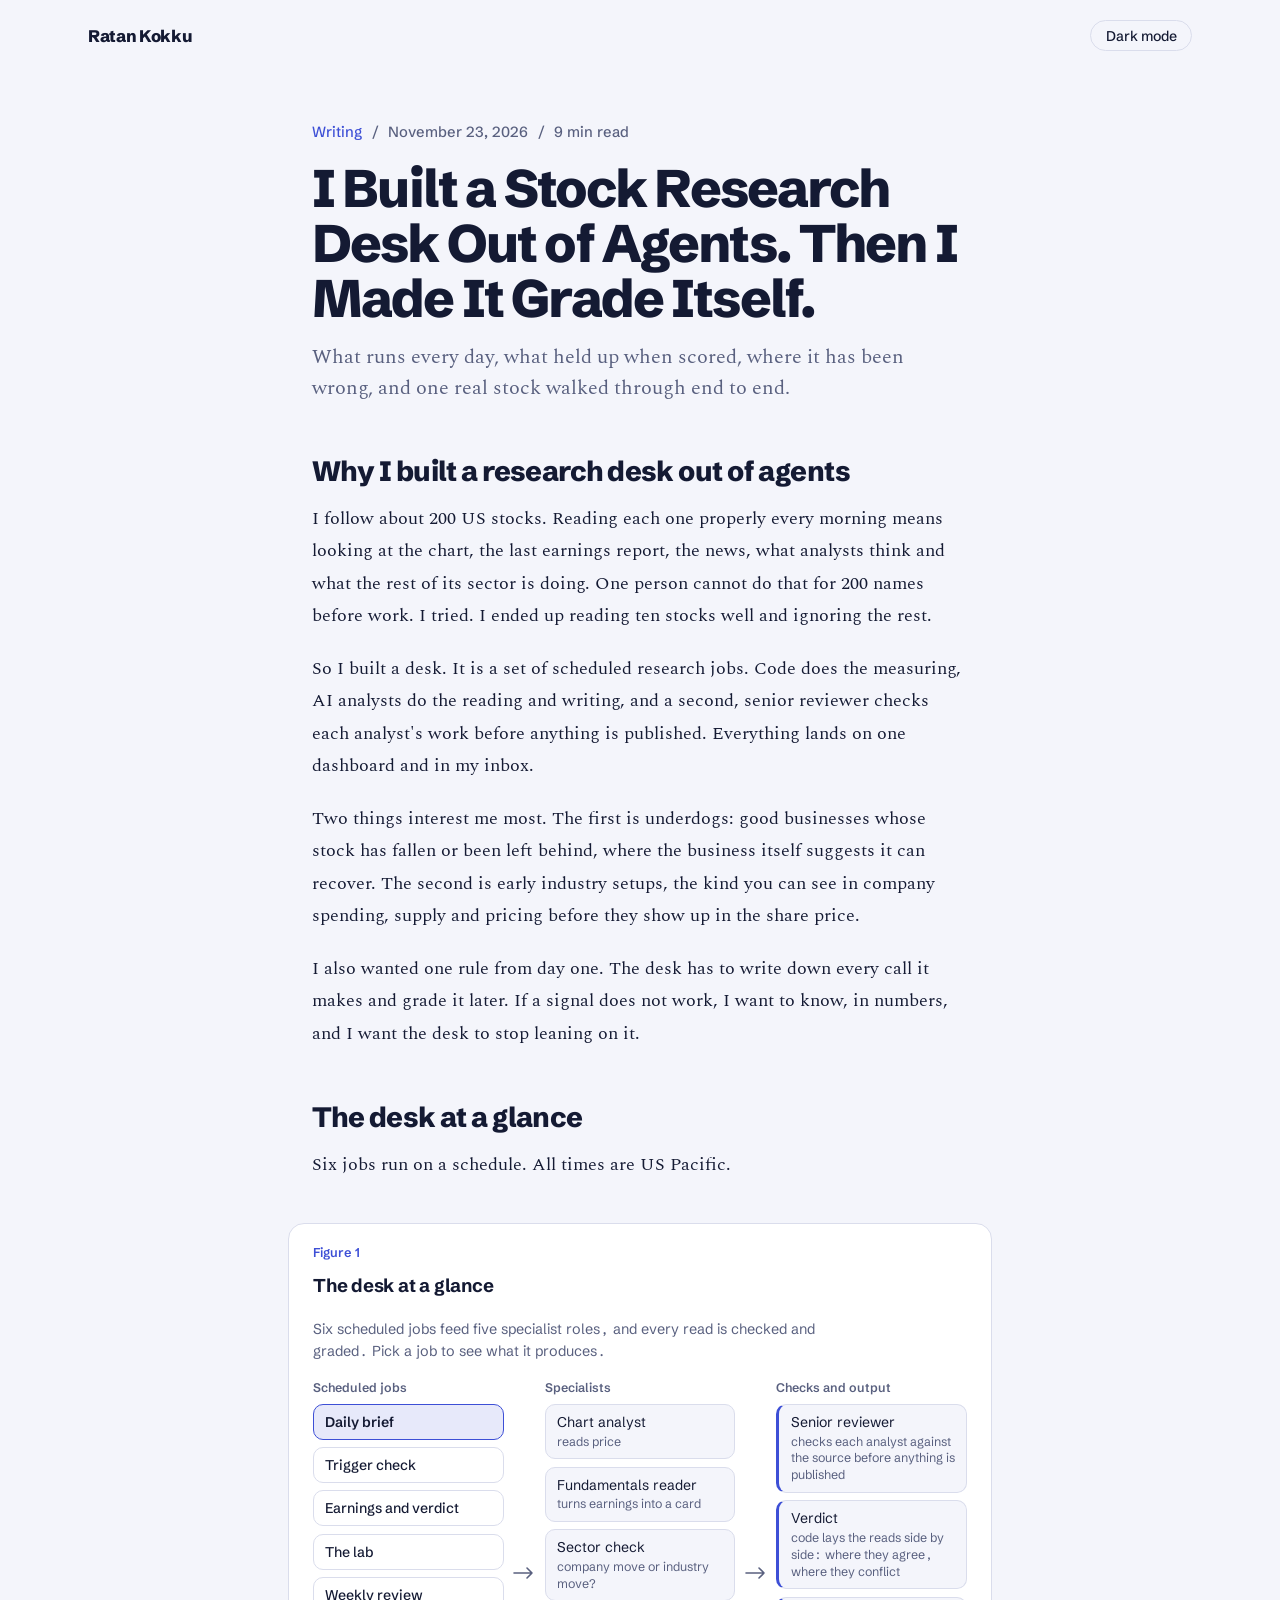
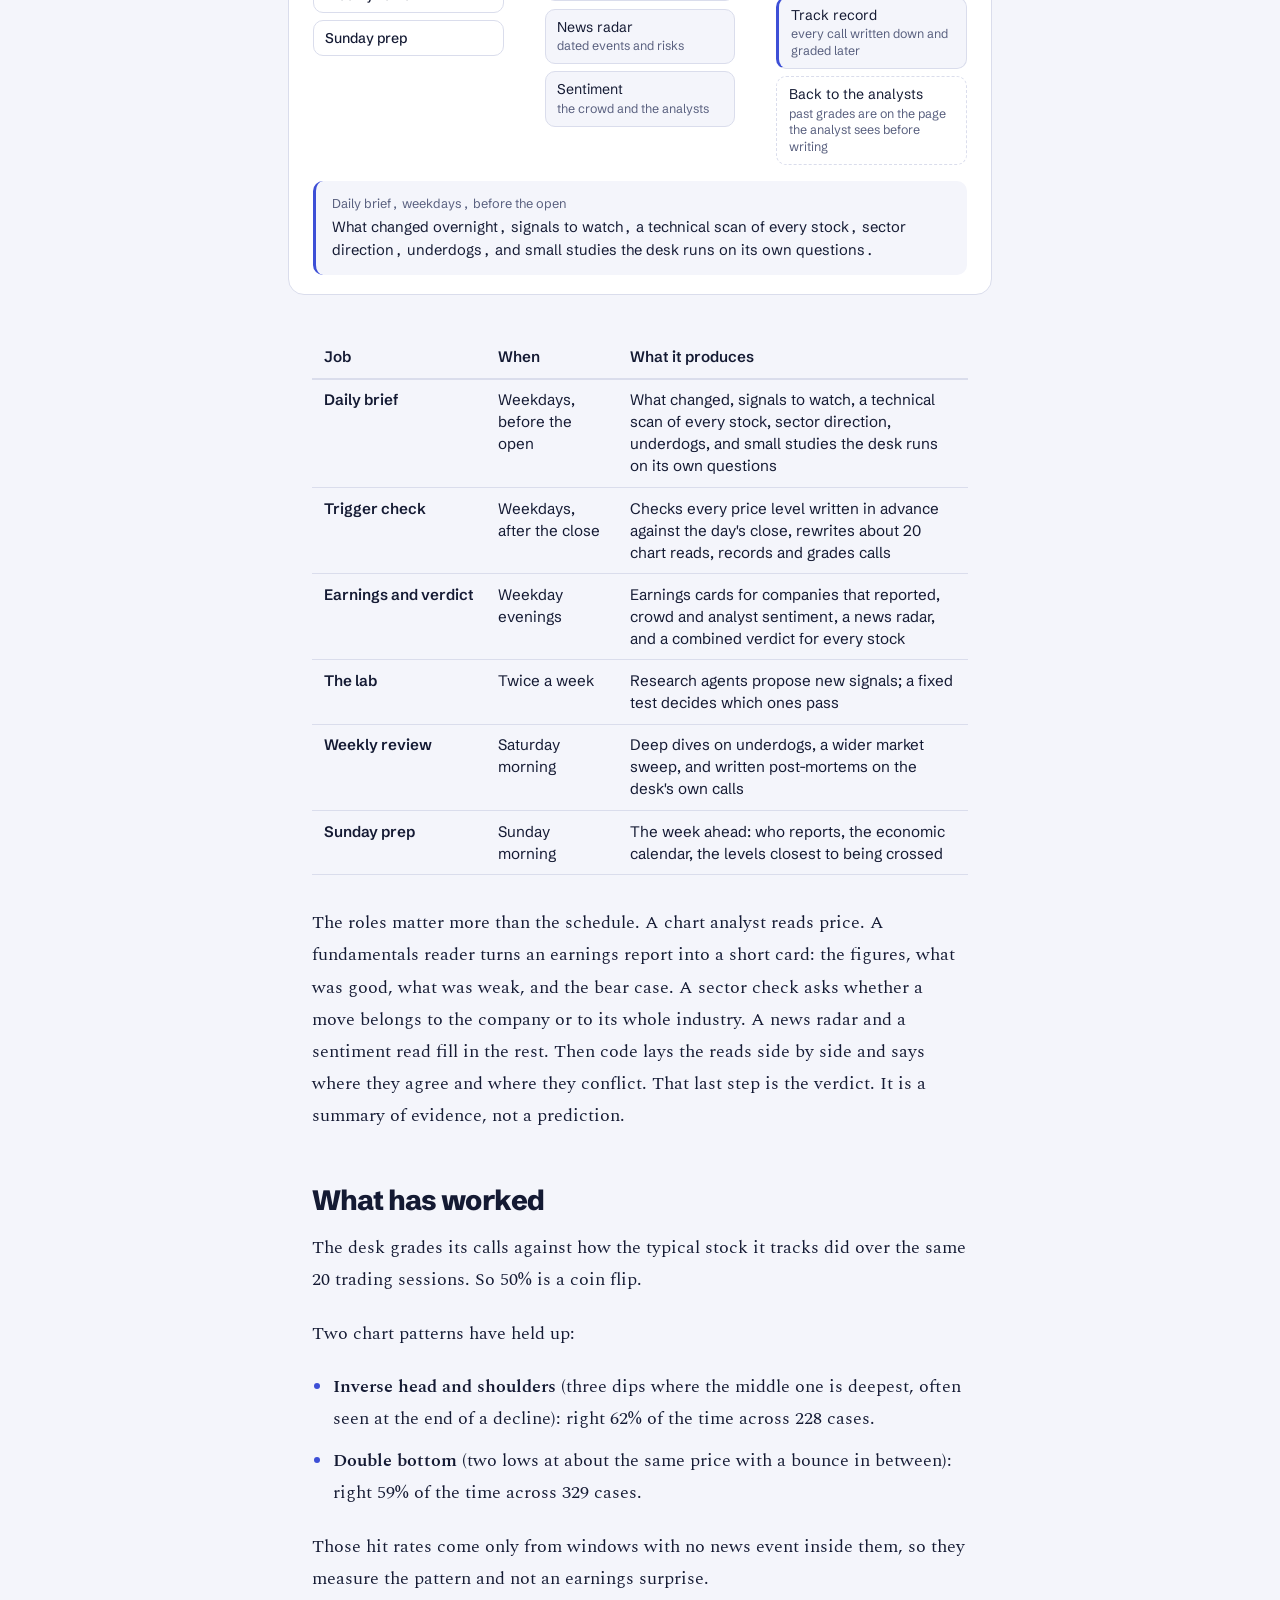
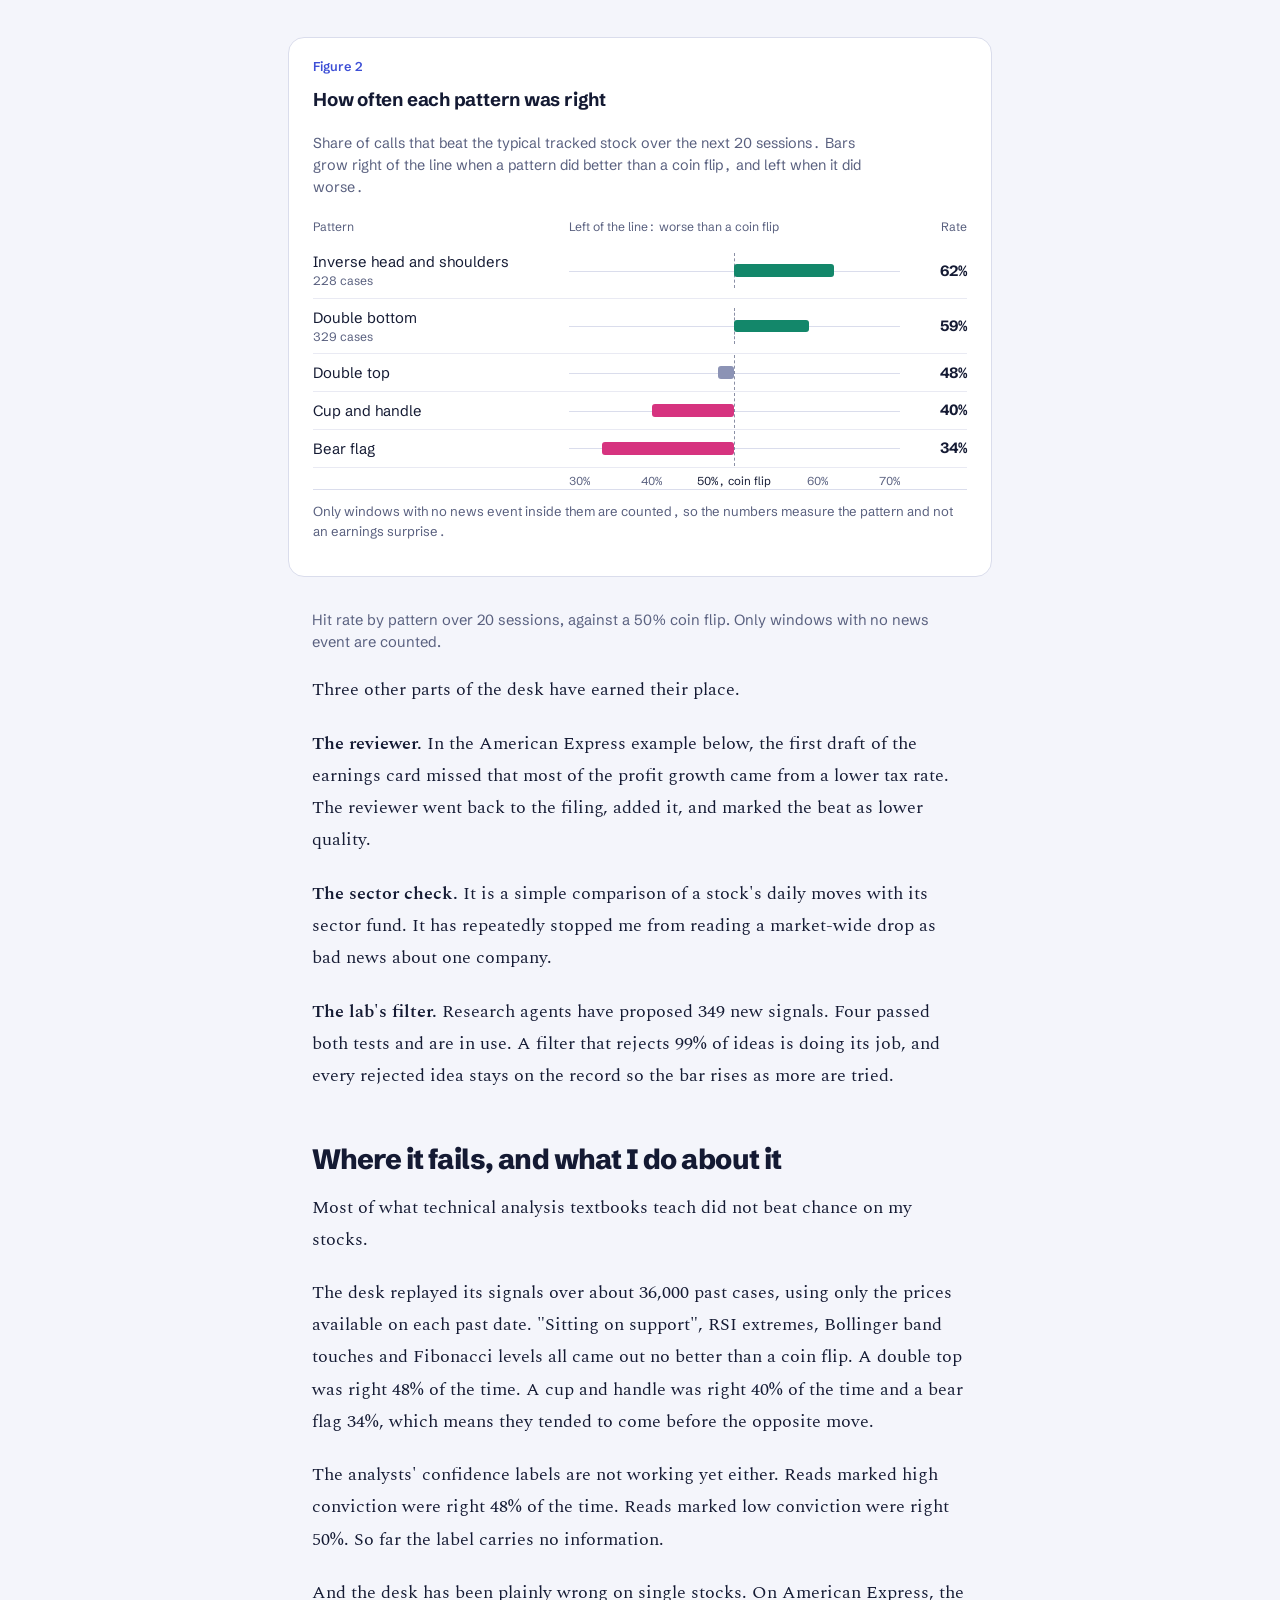
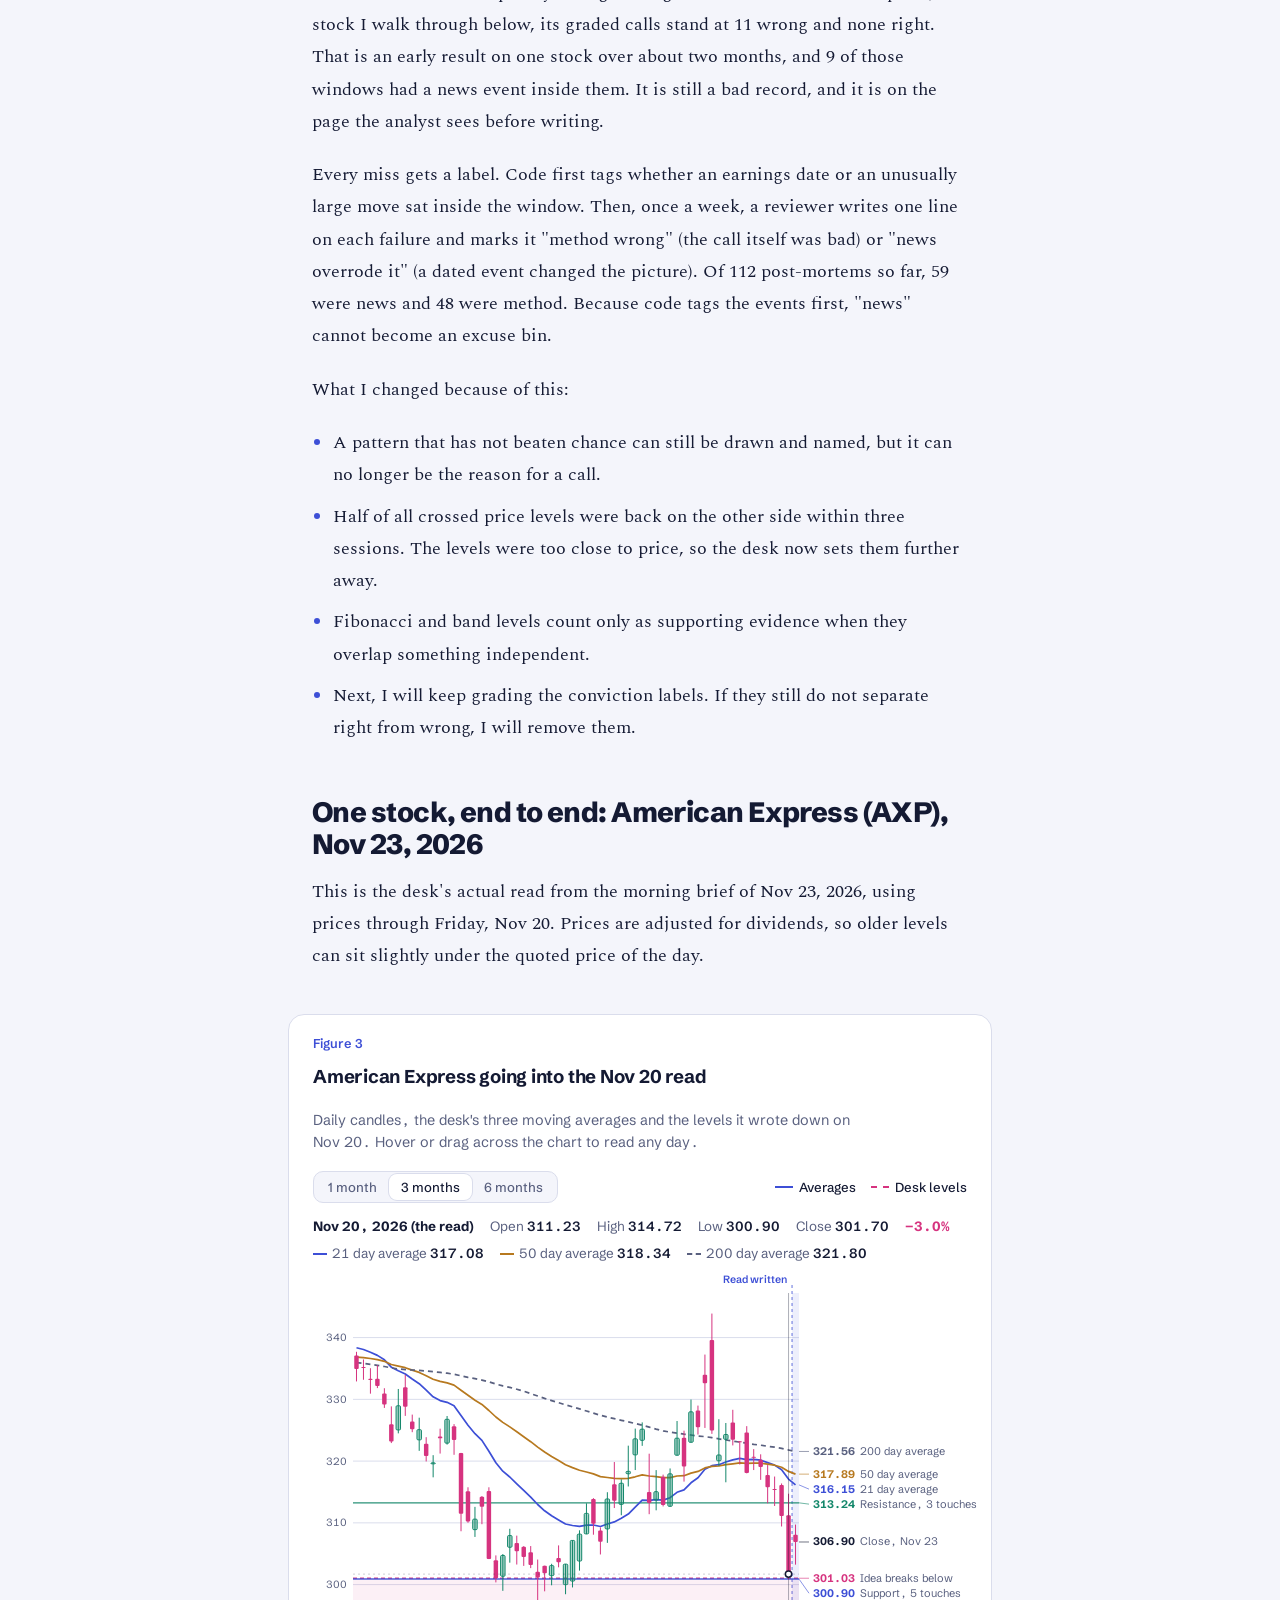
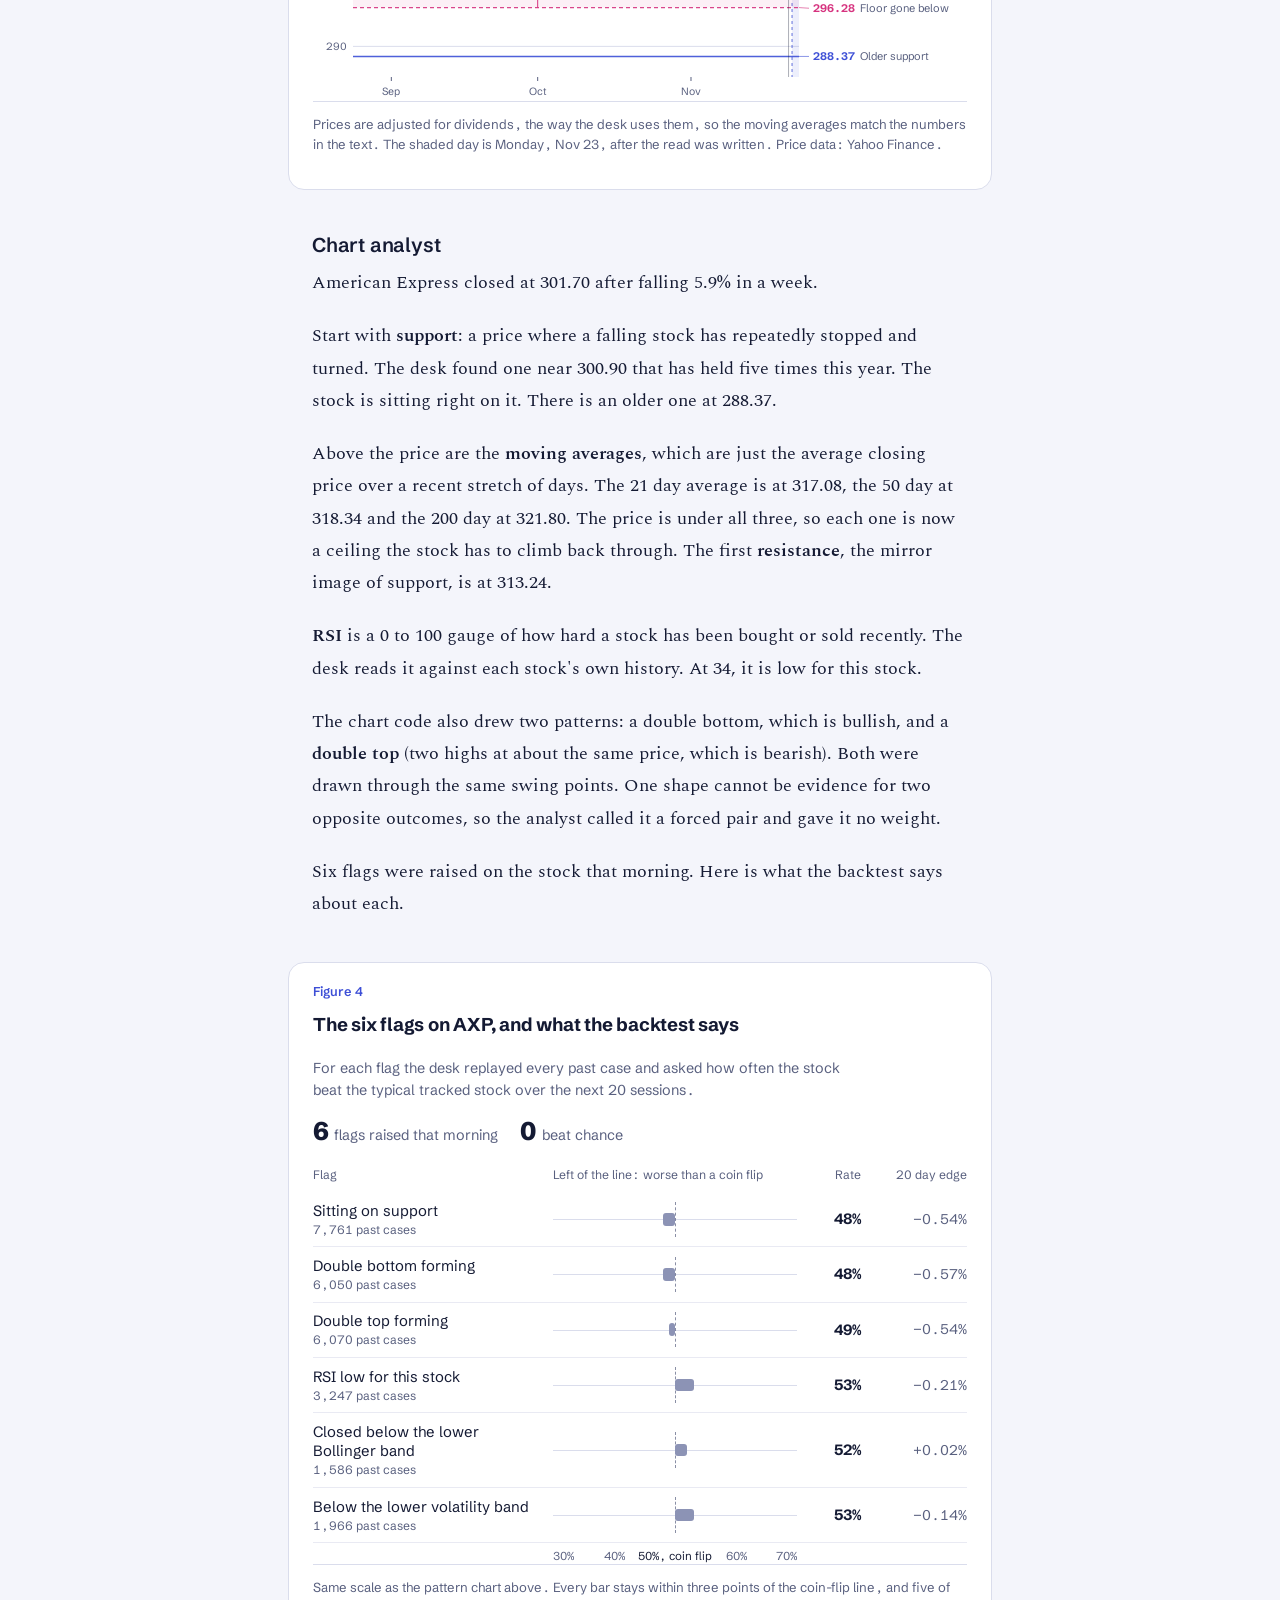
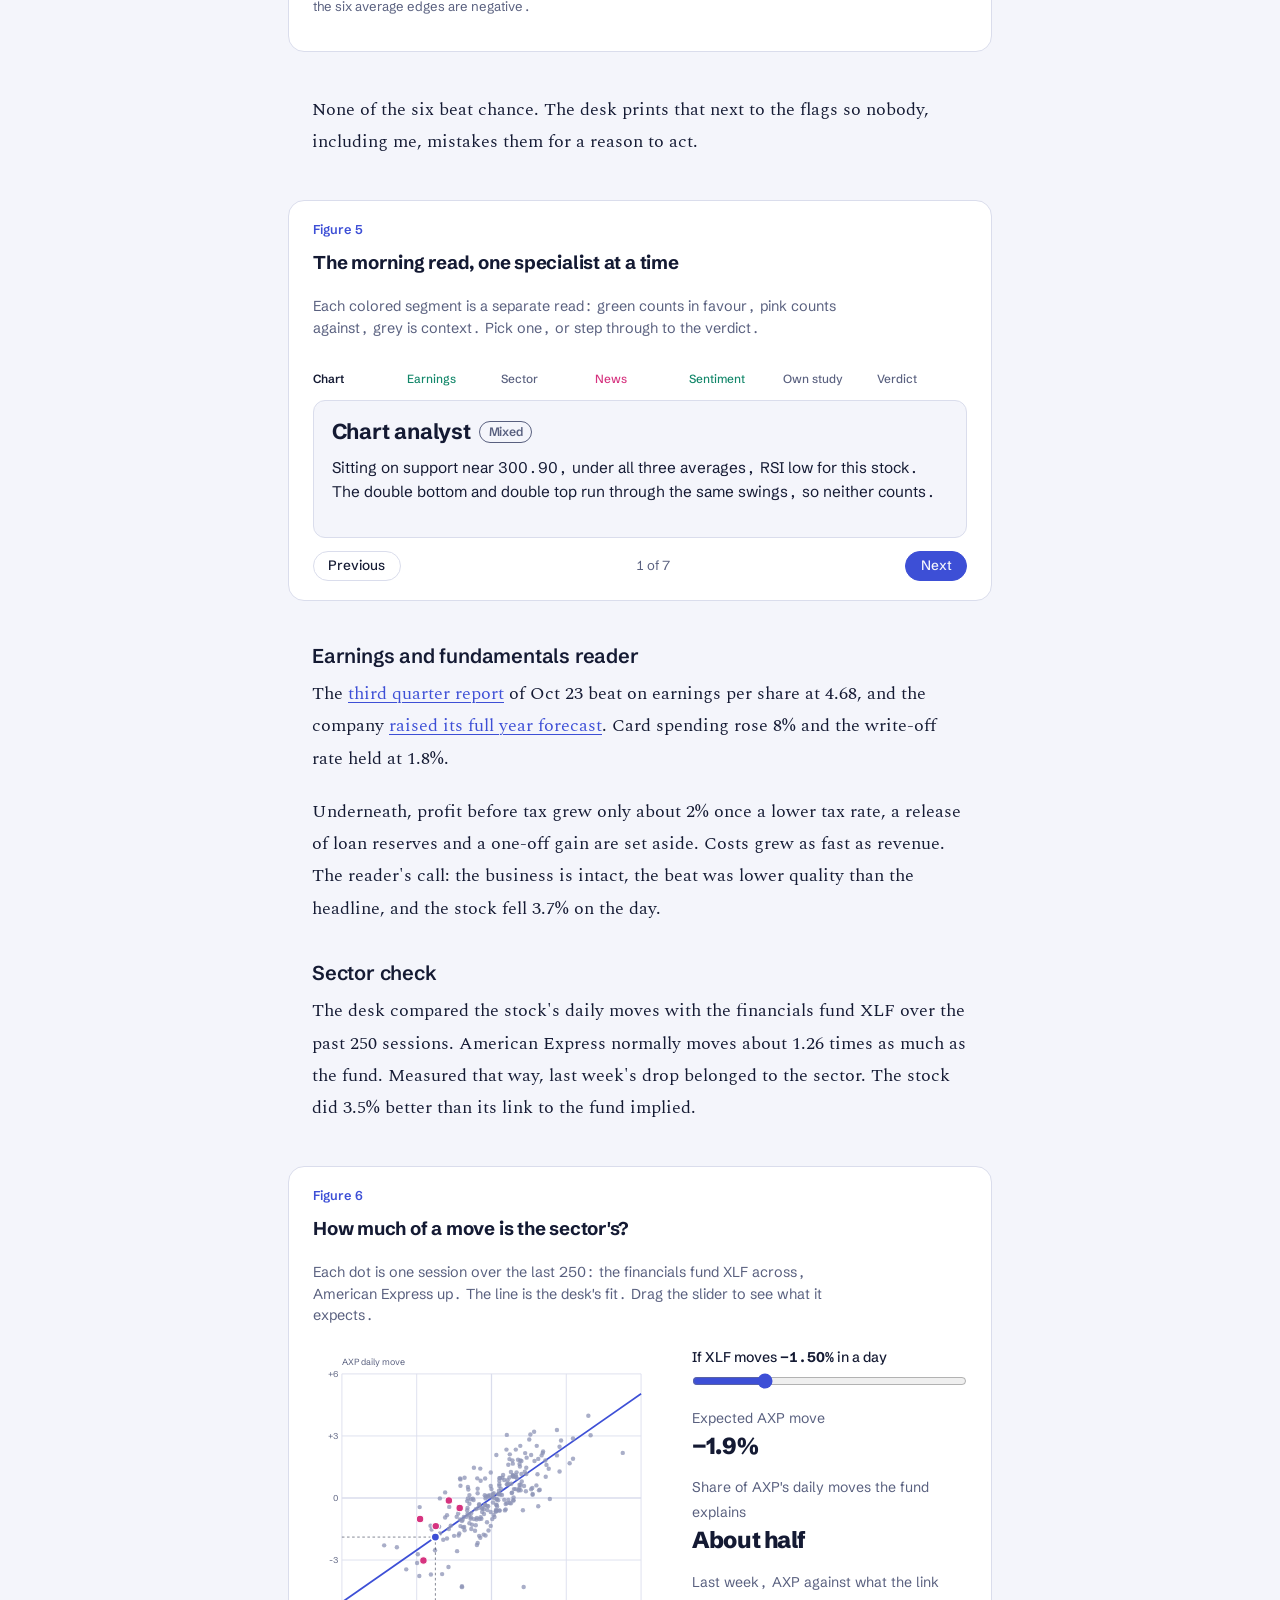
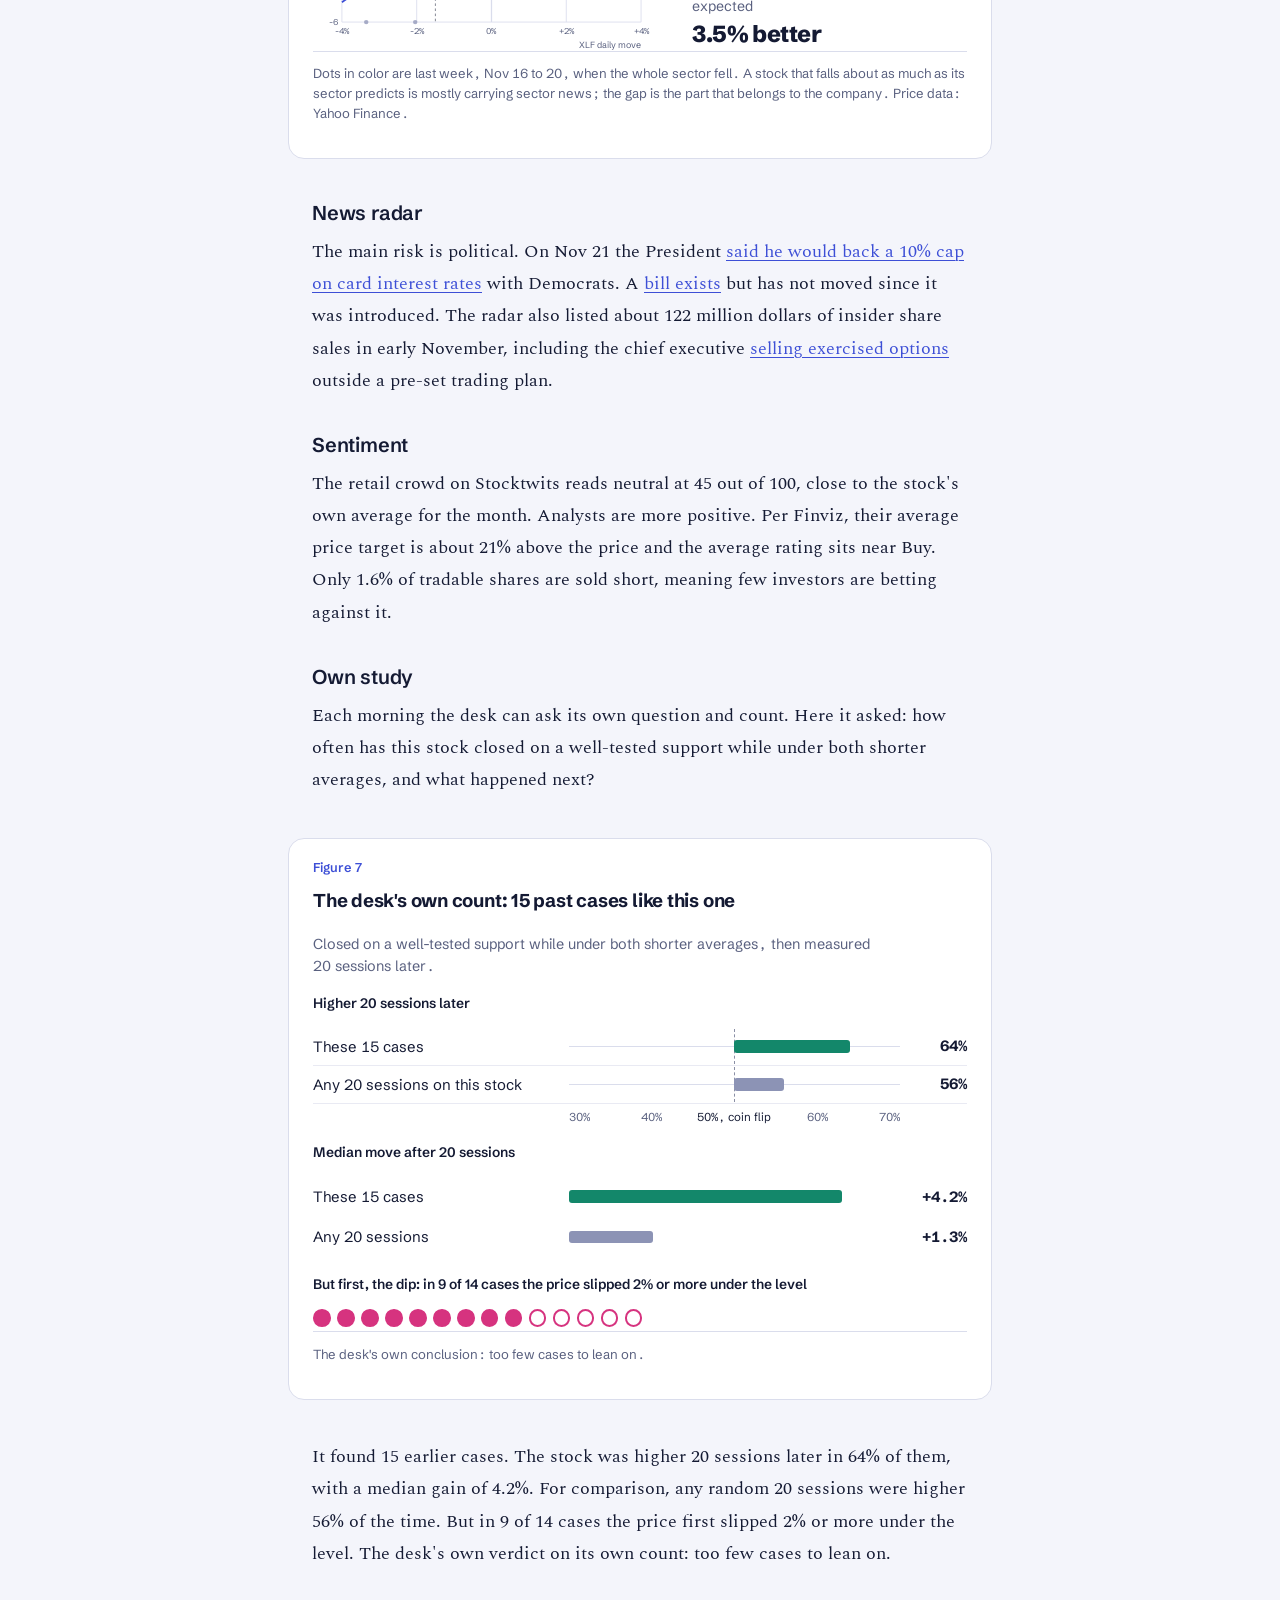
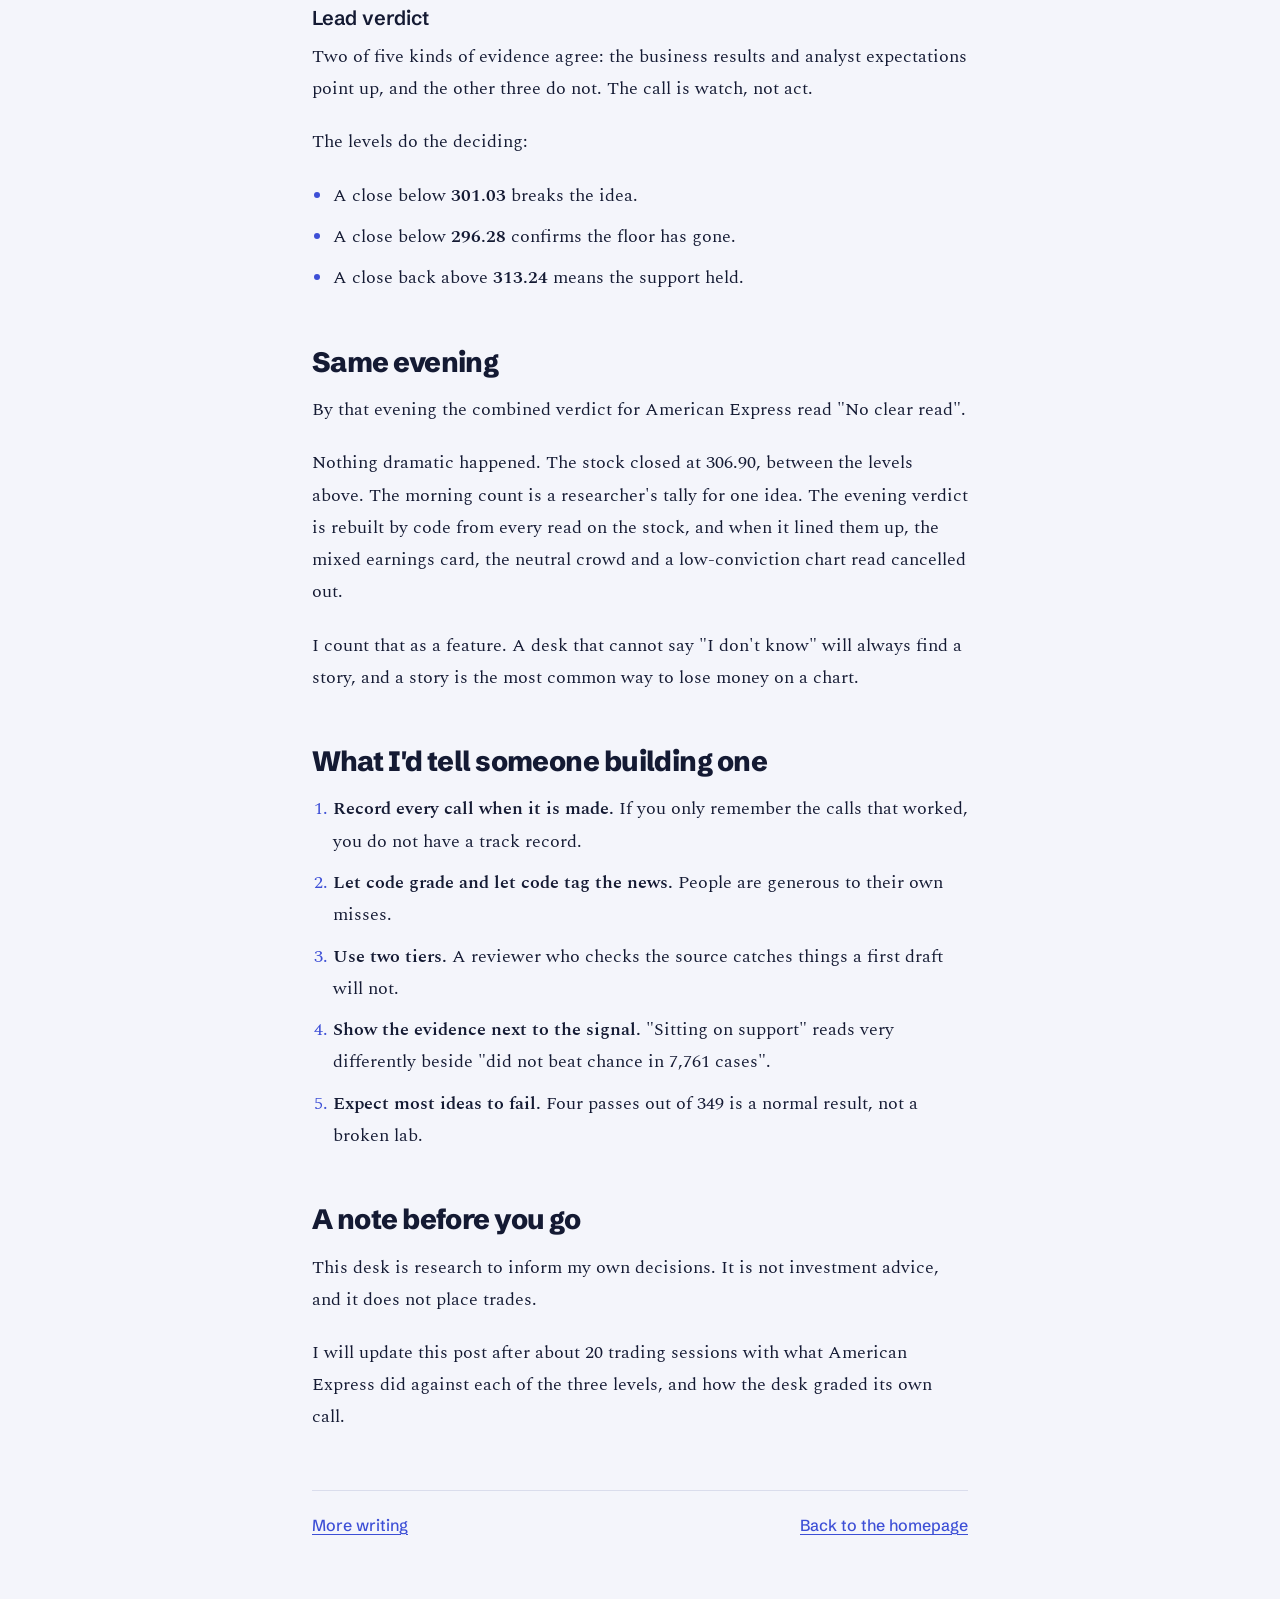
==== commit 76784a40: "Real AXP price chart and redesigned figures for the Market Signals Desk post Adds a candlestick char" ====
--- a/writing/market-signals-desk/index.html
+++ b/writing/market-signals-desk/index.html
@@ -175,6 +175,7 @@
     </footer>
   </article>
 
+  <script src="axp-data.js"></script>
   <script src="../figures.js"></script>
 </body>
 </html>
--- a/writing/post.css
+++ b/writing/post.css
@@ -28,81 +28,129 @@
 
 .post-foot { display: flex; justify-content: space-between; gap: 1rem; flex-wrap: wrap; margin-top: 3.5rem; padding-top: 1.5rem; border-top: 1px solid var(--rule); font: 500 1rem var(--sans); }
 
-/* ---------- figures ---------- */
-.fig { margin: 2.2rem -1rem; padding: 1.25rem 1.25rem 1rem; background: var(--panel); border: 1px solid var(--rule); border-radius: 18px; font-family: var(--sans); }
-.fig-title { font-weight: 700; font-size: 1.02rem; margin: 0 0 0.2rem; }
-.fig-help { color: var(--muted); font-size: 0.88rem; line-height: 1.45; margin: 0 0 1rem; }
-.fig-note { color: var(--muted); font-size: 0.82rem; line-height: 1.45; margin: 1rem 0 0; }
+/* ---------- figures ----------
+   One frame for every figure: number, title, one line of help, the figure, a footnote.
+   One encoding per idea: green = up / held up, pink = down / failed, indigo = the desk's own levels,
+   and anything scored against a coin flip grows left or right from a 50% line. */
+.fig { margin: 2.6rem -1.5rem; padding: 1.4rem 1.5rem 1.2rem; background: var(--panel); border: 1px solid var(--rule); border-radius: 16px; font-family: var(--sans); font-variant-numeric: tabular-nums; }
+.fig-head { margin: 0 0 1.1rem; }
+.fig-num { font: 600 0.8rem/1 var(--sans); color: var(--accent); margin: 0 0 0.45rem; }
+.fig-title { font: 700 1.16rem/1.3 var(--sans); letter-spacing: -0.012em; margin: 0; }
+.fig-help { color: var(--muted); font-size: 0.9rem; line-height: 1.5; margin: 0.35rem 0 0; max-width: 62ch; }
+.fig-note { color: var(--muted); font-size: 0.82rem; line-height: 1.5; margin: 1.2rem 0 0; padding-top: 0.8rem; border-top: 1px solid var(--rule); }
 .fig svg { display: block; width: 100%; height: auto; overflow: visible; }
 .fig svg text { font-family: var(--sans); fill: var(--ink); }
-.fig .muted { fill: var(--muted); }
-.fig .chips { display: flex; flex-wrap: wrap; gap: 0.4rem; margin: 0 0 0.8rem; }
-.fig .chips button { padding: 0.3rem 0.8rem; font-size: 0.82rem; }
-.fig .chips button[aria-pressed="true"] { background: var(--ink); color: var(--page); border-color: var(--ink); }
-@media (max-width: 760px) { .fig { margin-left: 0; margin-right: 0; padding: 1rem 0.9rem 0.85rem; } }
+.fig svg .muted { fill: var(--muted); }
+.fig .up { color: var(--human); } .fig .down { color: var(--bot); }
+@media (max-width: 760px) { .fig { margin-left: -0.25rem; margin-right: -0.25rem; padding: 1.1rem 0.9rem 1rem; border-radius: 14px; } }
+
+/* controls: a segmented range picker and legend entries that double as toggles */
+.fig-tools { display: flex; flex-wrap: wrap; gap: 0.6rem 1rem; align-items: center; justify-content: space-between; margin: 0 0 0.75rem; }
+.seg { display: inline-flex; border: 1px solid var(--rule); border-radius: 10px; padding: 2px; background: var(--page); }
+.seg button { border: 0; border-radius: 8px; padding: 0.3rem 0.75rem; font-size: 0.82rem; background: transparent; color: var(--muted); }
+.seg button[aria-pressed="true"] { background: var(--panel); color: var(--ink); box-shadow: 0 0 0 1px var(--rule); }
+.legend { display: flex; flex-wrap: wrap; gap: 0.35rem 0.9rem; }
+.legend button { border: 0; background: none; padding: 0.2rem 0; font-size: 0.82rem; color: var(--ink); display: inline-flex; align-items: center; gap: 0.4rem; border-radius: 4px; }
+.legend button[aria-pressed="false"] { color: var(--muted); }
+.legend button[aria-pressed="false"] .sw { opacity: 0.3; }
+.legend .sw { width: 18px; height: 0; border-top: 2px solid currentColor; display: inline-block; }
+.legend .sw.dash { border-top-style: dashed; }
+.fig button:focus-visible, .fig [tabindex]:focus-visible { outline: 2px solid var(--accent); outline-offset: 2px; }
+
+/* candlestick chart */
+.readout { display: flex; flex-wrap: wrap; gap: 0.2rem 1rem; align-items: baseline; font-size: 0.84rem; min-height: 2.7rem; margin: 0 0 0.4rem; color: var(--muted); }
+.readout b { color: var(--ink); font-weight: 600; }
+.readout .day { color: var(--ink); font-weight: 700; min-width: 6.5rem; }
+.readout .chg { font-weight: 700; }
+.readout .avgs { flex-basis: 100%; display: flex; flex-wrap: wrap; gap: 0.2rem 1rem; }
+.chart-box { position: relative; touch-action: pan-y; }
+.chart-box .hit { cursor: crosshair; }
+
+/* bars that grow from a 50% coin-flip line */
+.dv { display: grid; grid-template-columns: minmax(8rem, 15rem) minmax(0, 1fr) 3.2rem; column-gap: 1rem; row-gap: 0; align-items: center; }
+.dv.with-edge { grid-template-columns: minmax(8rem, 14rem) minmax(0, 1fr) 3rem 5.6rem; }
+.dv > .head { white-space: nowrap; }
+.dv > .lab { font-size: 0.93rem; line-height: 1.3; padding: 0.55rem 0; }
+.dv > .lab small { display: block; color: var(--muted); font-size: 0.76rem; margin-top: 0.1rem; }
+.dv > .num { text-align: right; font-weight: 700; font-size: 0.93rem; }
+.dv > .edge { text-align: right; font-size: 0.88rem; color: var(--muted); }
+.dv > .head { font-size: 0.76rem; color: var(--muted); padding: 0 0 0.4rem; }
+.dv > .head.r { text-align: right; }
+.track { position: relative; height: 2.2rem; }
+.track::before { content: ""; position: absolute; left: 0; right: 0; top: 50%; height: 1px; background: var(--rule); }
+.track .mid { position: absolute; left: 50%; top: 0; bottom: 0; width: 0; border-left: 1.5px dashed var(--muted); opacity: 0.7; }
+.track .fill { position: absolute; top: 50%; height: 0.8rem; margin-top: -0.4rem; background: var(--dot); border-radius: 3px; transition: width 0.7s cubic-bezier(.2,.7,.2,1), left 0.7s cubic-bezier(.2,.7,.2,1); }
+.track .fill.good { background: var(--human); } .track .fill.bad { background: var(--bot); }
+.dv > .axis { position: relative; height: 1.3rem; font-size: 0.72rem; color: var(--muted); }
+.dv > .axis span { position: absolute; top: 0.2rem; transform: translateX(-50%); white-space: nowrap; }
+.dv > .axis span.mid { color: var(--ink); }
+.dv > .axis span.first { transform: none; } .dv > .axis span.last { transform: translateX(-100%); }
+.dv > .axis span span { position: static; transform: none; }
+.dv .rowline { grid-column: 1 / -1; height: 1px; background: var(--rule); opacity: 0.6; }
+@media (max-width: 600px) {
+  .dv, .dv.with-edge { grid-template-columns: minmax(0, 1fr) 3rem; }
+  .dv.with-edge { grid-template-columns: minmax(0, 1fr) 2.8rem 4rem; }
+  .dv > .head:not(.r) { display: none; }
+  .dv > .axis .minor, .dv > .axis .long { display: none; }
+  .dv > .lab { grid-column: 1 / -1; padding: 0.6rem 0 0; }
+  .dv > .head.lab-h, .dv > .axis-pad { display: none; }
+  .dv > .head { padding-top: 0.2rem; }
+}
+@media (prefers-reduced-motion: reduce) { .track .fill { transition: none; } }
+
+.tally { display: flex; flex-wrap: wrap; gap: 0.5rem 1.4rem; margin: 0 0 1rem; font-size: 0.9rem; color: var(--muted); }
+.tally b { font: 800 1.6rem/1 var(--sans); color: var(--ink); margin-right: 0.35rem; letter-spacing: -0.02em; }
 
 /* desk diagram */
-.desk { display: grid; grid-template-columns: minmax(0, 1fr) minmax(0, 1fr) minmax(0, 1fr); gap: 0.75rem; align-items: stretch; }
+.desk { display: grid; grid-template-columns: minmax(0, 1fr) 22px minmax(0, 1fr) 22px minmax(0, 1fr); gap: 0.6rem; align-items: stretch; }
 .desk-col { display: flex; flex-direction: column; gap: 0.45rem; }
-.desk-col h4 { font: 600 0.78rem var(--sans); color: var(--muted); margin: 0 0 0.15rem; }
-.desk button.job { text-align: left; border-radius: 10px; padding: 0.5rem 0.7rem; font-size: 0.88rem; }
-.desk button.job[aria-pressed="true"] { border-color: var(--accent); background: color-mix(in srgb, var(--accent) 10%, transparent); }
-.desk .node { border: 1px solid var(--rule); border-radius: 10px; padding: 0.5rem 0.7rem; font-size: 0.88rem; line-height: 1.35; }
-.desk .node small { display: block; color: var(--muted); font-size: 0.78rem; }
-.desk .node.key { border-color: var(--accent); }
-.desk .node.loop { border-style: dashed; }
-.desk-out { margin-top: 0.9rem; padding: 0.75rem 0.9rem; border-radius: 10px; background: var(--page); font-size: 0.92rem; line-height: 1.5; min-height: 3.2em; }
-.desk-out b { font-weight: 600; }
-@media (max-width: 640px) { .desk { grid-template-columns: 1fr; } }
+.desk-col h4 { font: 600 0.78rem var(--sans); color: var(--muted); margin: 0 0 0.1rem; }
+.desk .arrow { align-self: center; color: var(--muted); }
+.desk button.job { text-align: left; border-radius: 10px; padding: 0.5rem 0.7rem; font-size: 0.88rem; background: transparent; }
+.desk button.job[aria-pressed="true"] { border-color: var(--accent); background: color-mix(in srgb, var(--accent) 12%, transparent); color: var(--ink); font-weight: 600; }
+.desk .node { border: 1px solid var(--rule); border-radius: 10px; padding: 0.5rem 0.7rem; font-size: 0.88rem; line-height: 1.35; background: var(--page); }
+.desk .node small { display: block; color: var(--muted); font-size: 0.78rem; margin-top: 0.1rem; }
+.desk .node.key { border-left: 3px solid var(--accent); }
+.desk .node.loop { border-style: dashed; background: transparent; }
+.desk-out { margin-top: 1rem; padding: 0.8rem 1rem; border-radius: 10px; border-left: 3px solid var(--accent); background: var(--page); font-size: 0.92rem; line-height: 1.55; min-height: 4.6em; }
+.desk-out .when { display: block; color: var(--muted); font-size: 0.8rem; margin-bottom: 0.15rem; }
+@media (max-width: 640px) { .desk { grid-template-columns: 1fr; } .desk .arrow { transform: rotate(90deg); justify-self: center; } }
 
-/* bars */
-.bars { display: grid; gap: 0.55rem; }
-.bar-row { display: grid; grid-template-columns: 11rem minmax(0, 1fr) 3.2rem; gap: 0.75rem; align-items: center; font-size: 0.9rem; }
-.bar-track { position: relative; height: 1.4rem; background: var(--page); border-radius: 6px; }
-.bar-fill { position: absolute; left: 0; top: 0; bottom: 0; border-radius: 6px; background: var(--dot); transition: width 0.6s ease; }
-.bar-fill.good { background: var(--human); }
-.bar-fill.bad { background: var(--bot); }
-.bar-mid { position: absolute; top: -4px; bottom: -4px; width: 2px; background: var(--ink); opacity: 0.6; }
-.bar-val { font-weight: 700; font-variant-numeric: tabular-nums; text-align: right; }
-.bar-row small { display: block; color: var(--muted); font-size: 0.75rem; }
-@media (max-width: 520px) { .bar-row { grid-template-columns: 7.5rem minmax(0, 1fr) 2.8rem; font-size: 0.82rem; } }
-@media (prefers-reduced-motion: reduce) { .bar-fill { transition: none; } }
+/* the morning read */
+.strip { display: grid; grid-template-columns: repeat(7, minmax(0, 1fr)); gap: 4px; margin: 0 0 0.9rem; }
+.strip button { border: 0; border-radius: 0; background: none; padding: 0; text-align: left; font-size: 0.74rem; color: var(--muted); display: flex; flex-direction: column; gap: 0.35rem; }
+.strip button .seg-bar { height: 8px; border-radius: 4px; background: var(--dot); opacity: 0.55; }
+.strip button.up .seg-bar { background: var(--human); } .strip button.down .seg-bar { background: var(--bot); }
+.strip button.lead .seg-bar { background: var(--accent); }
+.strip button[aria-current="true"] { color: var(--ink); font-weight: 600; }
+.strip button[aria-current="true"] .seg-bar { opacity: 1; height: 12px; margin-top: -4px; }
+.card { border: 1px solid var(--rule); border-radius: 12px; padding: 1rem 1.1rem; min-height: 8.6rem; background: var(--page); }
+.card .role { font-weight: 700; margin: 0; display: flex; flex-wrap: wrap; gap: 0.5rem; align-items: center; }
+.card .stance { font-size: 0.76rem; font-weight: 600; padding: 0.12rem 0.55rem; border-radius: 999px; border: 1px solid currentColor; }
+.card .stance.up { color: var(--human); } .card .stance.down { color: var(--bot); } .card .stance.flat { color: var(--muted); } .card .stance.lead { color: var(--accent); }
+.card p.say { margin: 0.6rem 0 0; font-size: 0.96rem; line-height: 1.55; }
+.cards-nav { display: flex; justify-content: space-between; align-items: center; margin-top: 0.8rem; font-size: 0.82rem; color: var(--muted); }
+.cards-nav button { font-size: 0.85rem; padding: 0.35rem 0.9rem; }
+@media (max-width: 520px) { .strip button span.nm { display: none; } }
 
-/* evidence table */
-.ev { width: 100%; border-collapse: collapse; font-size: 0.9rem; }
-.ev th { text-align: left; color: var(--muted); font-weight: 500; font-size: 0.8rem; padding: 0 0.5rem 0.45rem; }
-.ev td { padding: 0.55rem 0.5rem; border-top: 1px solid var(--rule); vertical-align: middle; }
-.ev td.n { font-variant-numeric: tabular-nums; text-align: right; white-space: nowrap; }
-.ev .mini { position: relative; height: 0.65rem; background: var(--page); border-radius: 4px; min-width: 70px; }
-.ev .mini i { position: absolute; left: 0; top: 0; bottom: 0; background: var(--dot); border-radius: 4px; }
-.ev .mini b { position: absolute; left: 50%; top: -3px; bottom: -3px; width: 2px; background: var(--ink); opacity: 0.6; }
-.ev .tag { display: inline-block; font-size: 0.75rem; padding: 0.1rem 0.5rem; border-radius: 999px; border: 1px solid var(--rule); color: var(--muted); white-space: nowrap; }
-@media (max-width: 560px) { .ev .hide-s { display: none; } }
-
-/* agent cards */
-.cards-dots { display: flex; gap: 0.35rem; flex-wrap: wrap; margin: 0 0 0.8rem; }
-.cards-dots button { padding: 0.25rem 0.65rem; font-size: 0.78rem; }
-.cards-dots button[aria-current="true"] { background: var(--ink); color: var(--page); border-color: var(--ink); }
-.card { border: 1px solid var(--rule); border-radius: 14px; padding: 1rem 1.1rem; min-height: 9.5rem; background: var(--page); }
-.card .role { font-weight: 700; margin: 0 0 0.15rem; }
-.card .stance { display: inline-block; font-size: 0.75rem; padding: 0.1rem 0.55rem; border-radius: 999px; margin: 0 0 0.6rem; border: 1px solid currentColor; }
-.card .stance.up { color: var(--human); }
-.card .stance.down { color: var(--bot); }
-.card .stance.flat { color: var(--muted); }
-.card p { margin: 0; font-size: 0.95rem; line-height: 1.55; }
-.cards-nav { display: flex; justify-content: space-between; margin-top: 0.8rem; }
-
-/* slider */
-.fig input[type="range"] { width: 100%; accent-color: var(--accent); }
-.reg-out { display: grid; grid-template-columns: repeat(3, minmax(0, 1fr)); gap: 0.75rem; margin-top: 0.9rem; }
-.reg-out div { background: var(--page); border-radius: 10px; padding: 0.6rem 0.75rem; }
-.reg-out small { display: block; color: var(--muted); font-size: 0.78rem; }
-.reg-out b { font-size: 1.25rem; font-variant-numeric: tabular-nums; }
-@media (max-width: 520px) { .reg-out { grid-template-columns: 1fr; } }
+/* sector scatter */
+.fig input[type="range"] { width: 100%; accent-color: var(--accent); margin: 0.2rem 0 0; }
+.reg-row { display: grid; grid-template-columns: minmax(0, 1.3fr) minmax(0, 1fr); gap: 1.4rem; align-items: start; }
+.reg-side { display: flex; flex-direction: column; gap: 1rem; font-size: 0.88rem; color: var(--muted); }
+.reg-side .big { display: block; font: 800 1.45rem/1.15 var(--sans); letter-spacing: -0.02em; color: var(--ink); margin-top: 0.15rem; }
+.reg-side label { color: var(--ink); font-weight: 500; }
+@media (max-width: 640px) { .reg-row { grid-template-columns: 1fr; gap: 1rem; } }
 
 /* own study */
-.dots14 { display: flex; gap: 0.35rem; flex-wrap: wrap; margin: 0.4rem 0 0.2rem; }
-.dots14 span { width: 1.15rem; height: 1.15rem; border-radius: 50%; border: 2px solid var(--bot); }
+.study-grid { display: grid; grid-template-columns: minmax(0, 1fr); gap: 1.2rem; }
+.sub { font: 600 0.86rem var(--sans); margin: 0 0 0.1rem; }
+.dots14 { display: flex; gap: 0.4rem; flex-wrap: wrap; margin: 0.5rem 0 0.25rem; }
+.dots14 span { width: 1.1rem; height: 1.1rem; border-radius: 50%; border: 2px solid var(--bot); }
 .dots14 span.on { background: var(--bot); }
-.study-grid { display: grid; grid-template-columns: repeat(2, minmax(0, 1fr)); gap: 1rem; }
-@media (max-width: 560px) { .study-grid { grid-template-columns: 1fr; } }
+.medbars { display: grid; grid-template-columns: minmax(8rem, 15rem) minmax(0, 1fr) 3.6rem; column-gap: 1rem; align-items: center; font-size: 0.93rem; }
+.medbars .bar { height: 0.8rem; border-radius: 3px; background: var(--dot); width: 0; transition: width 0.7s cubic-bezier(.2,.7,.2,1); }
+.medbars .bar.good { background: var(--human); }
+.medbars .num { text-align: right; font-weight: 700; }
+.medbars > span { padding: 0.45rem 0; }
+@media (max-width: 600px) { .medbars { grid-template-columns: 6.5rem minmax(0, 1fr) 3.2rem; font-size: 0.86rem; } }
+@media (prefers-reduced-motion: reduce) { .medbars .bar { transition: none; } }
